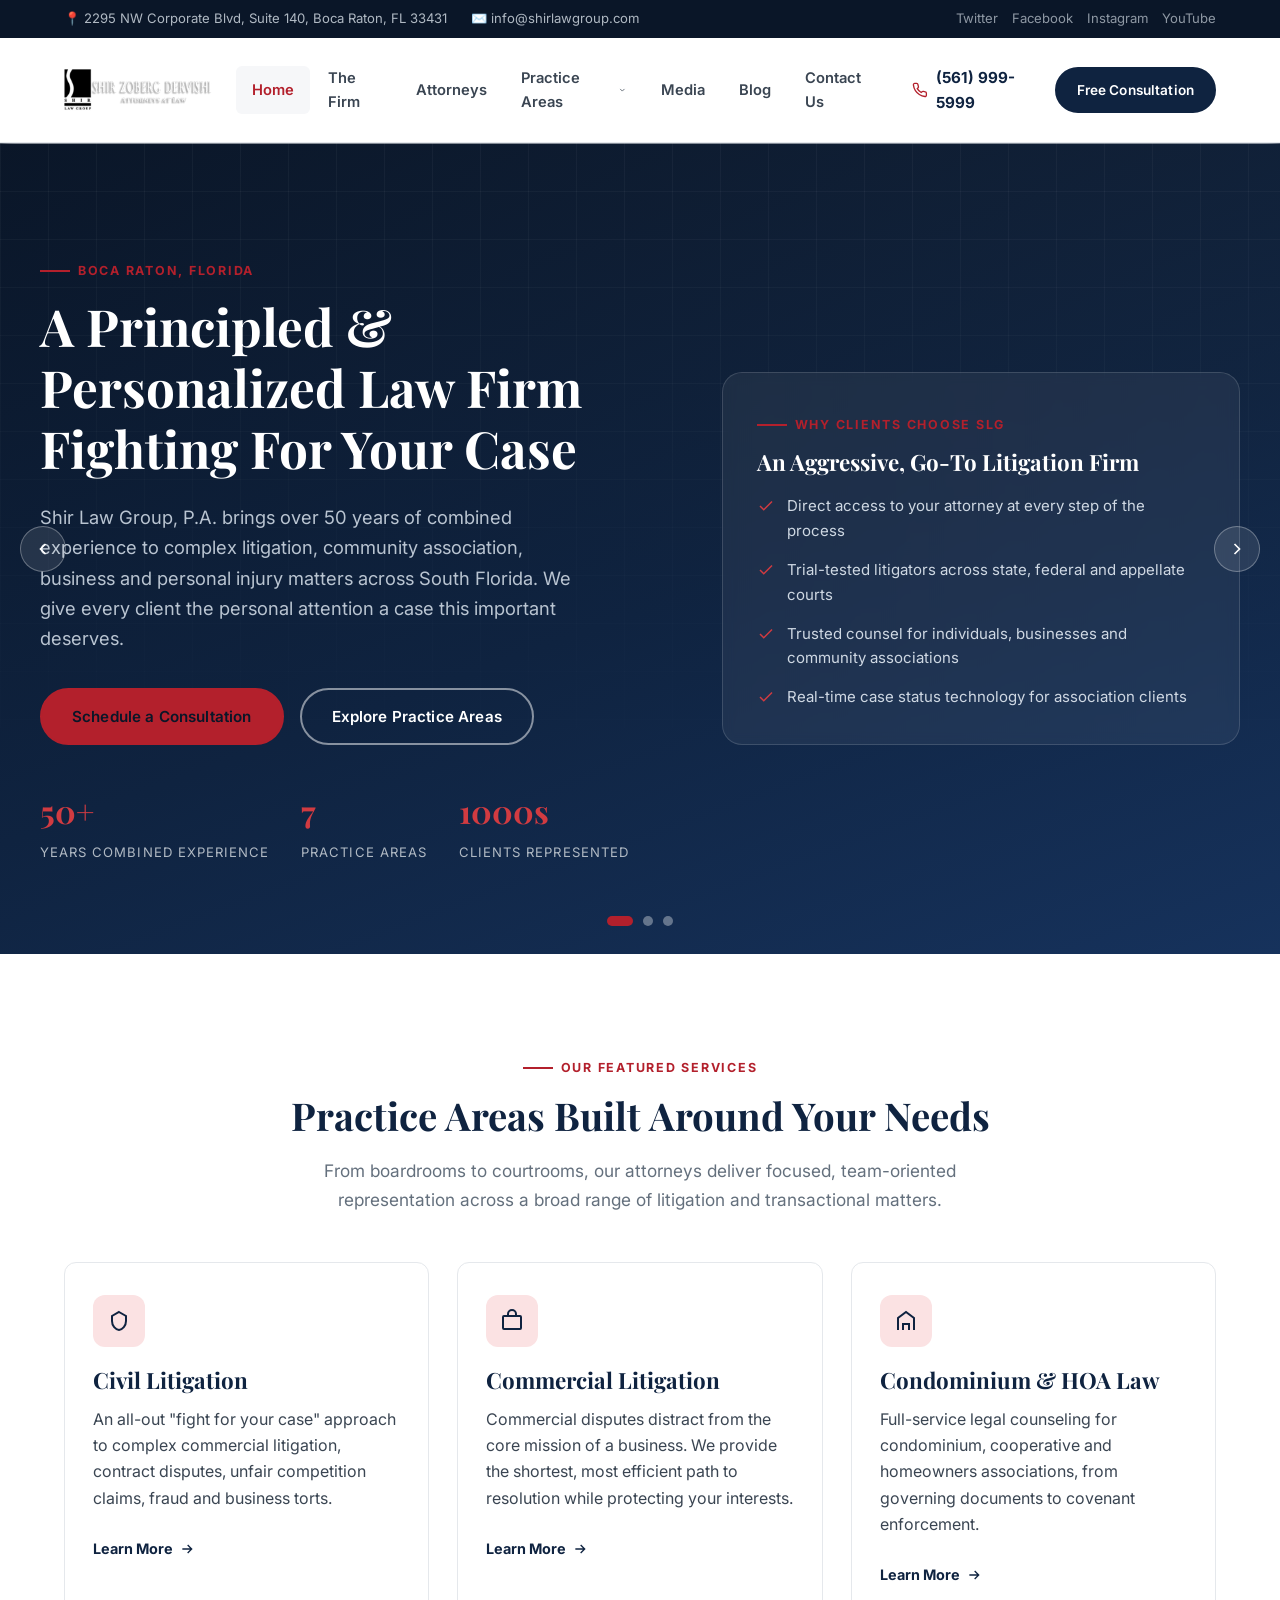
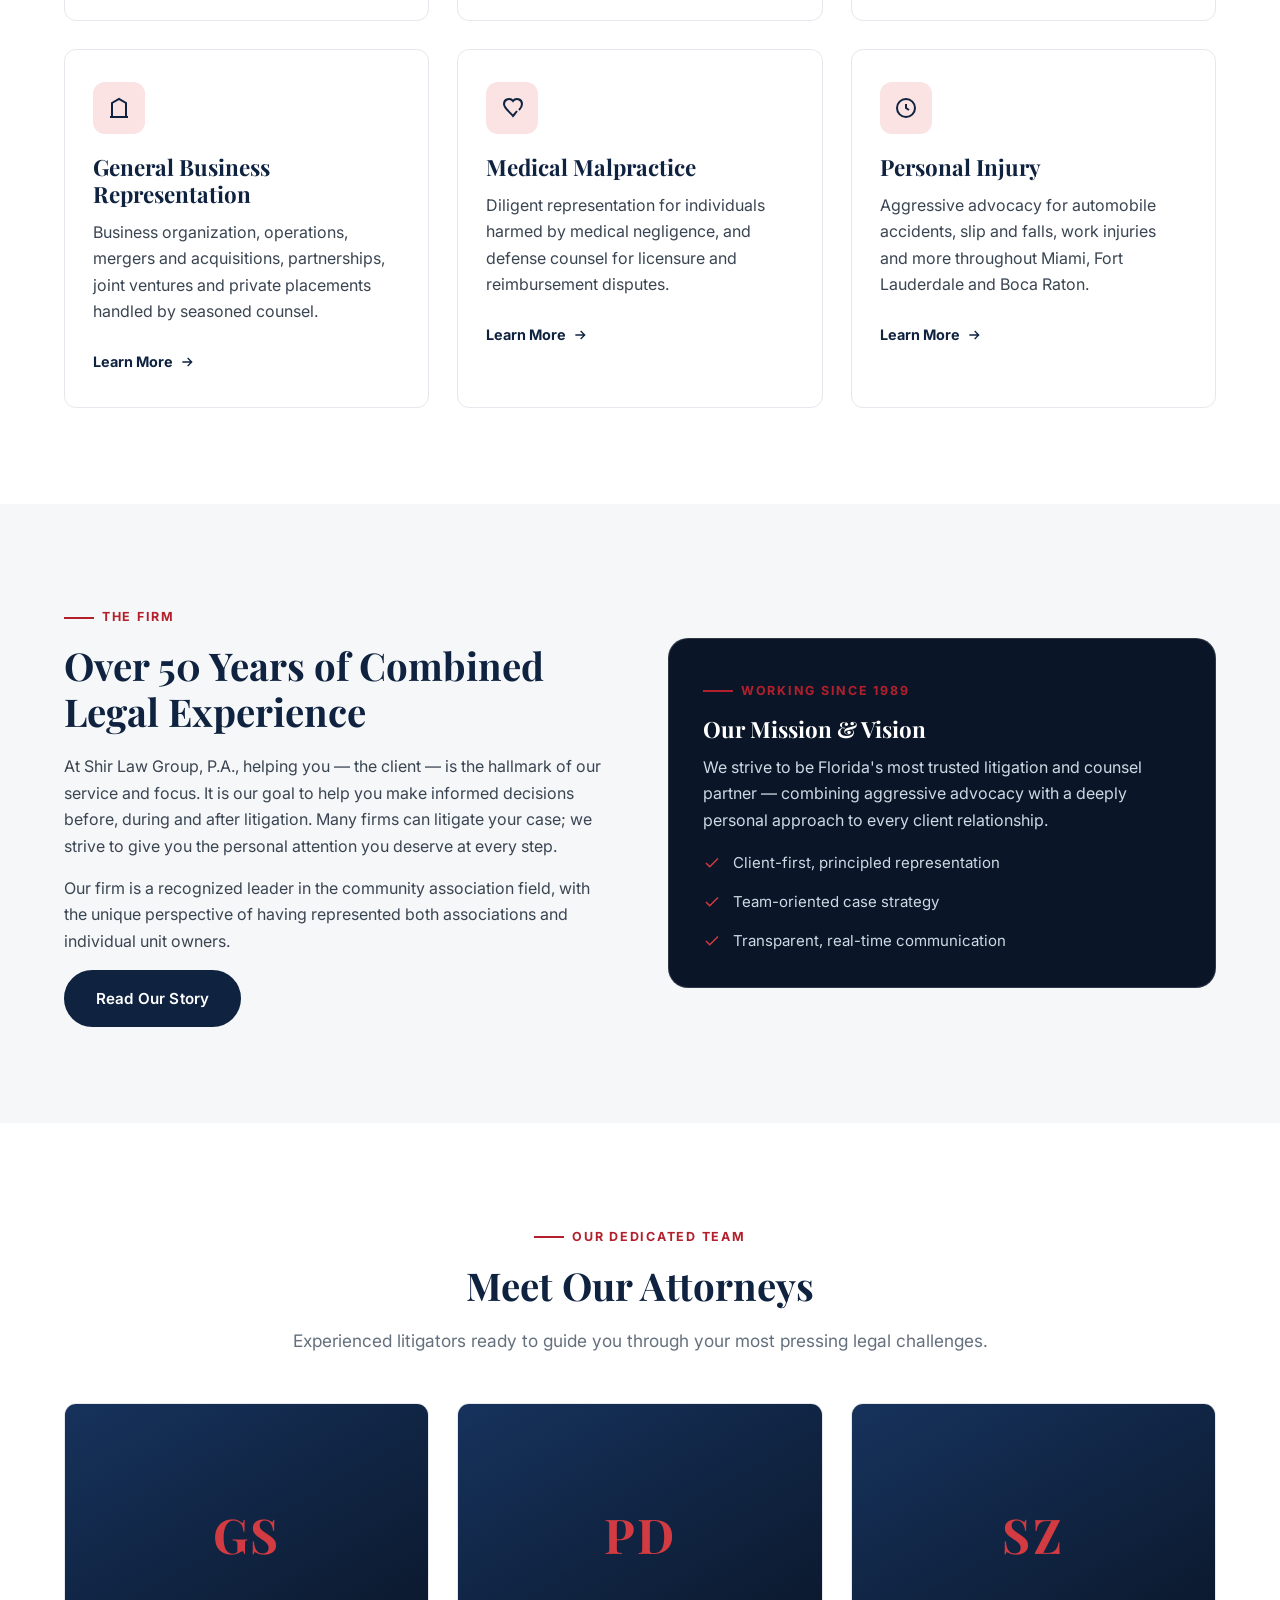
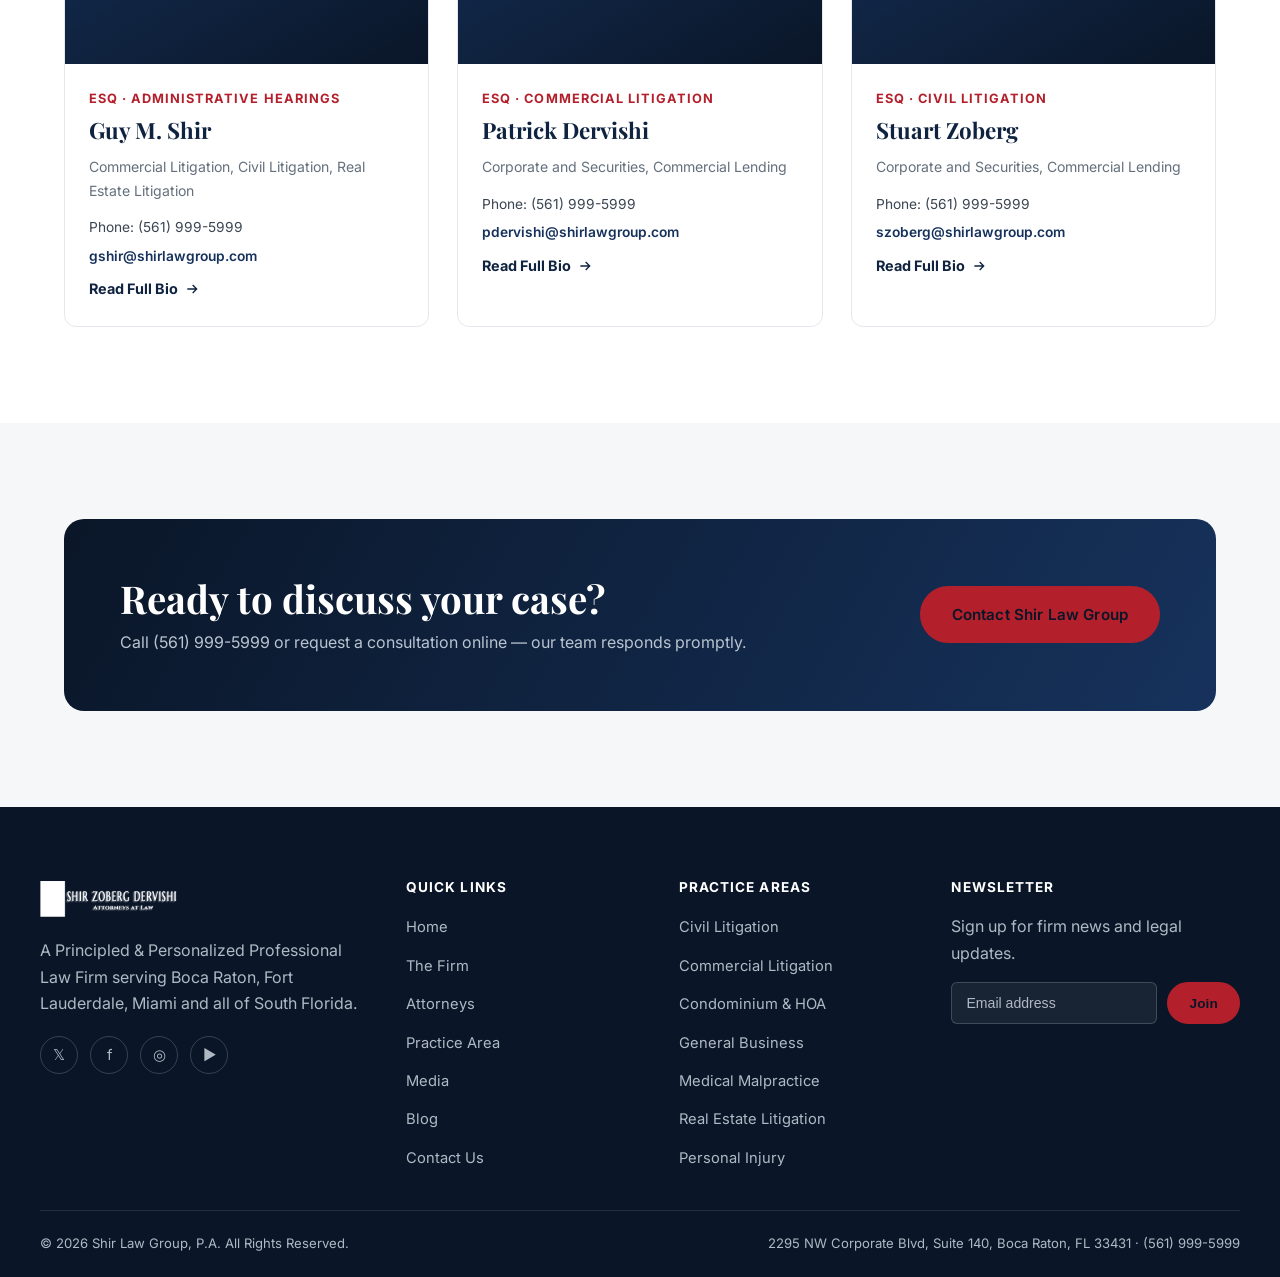
==== index.html @ efe3ae17 "Add logo, favicon, red accent theme, and homepage hero slider" ====
<!doctype html>
<html lang="en">
<head>
<meta charset="UTF-8" />
<meta name="viewport" content="width=device-width, initial-scale=1.0" />
<title>Shir Law Group | Boca Raton Litigation &amp; Business Law Firm</title>
<meta name="description" content="Shir Law Group, P.A. is a Boca Raton law firm delivering aggressive, principled representation in civil litigation, commercial litigation, community association law, real estate, medical malpractice and personal injury matters throughout Florida." />
<link rel="preconnect" href="https://fonts.googleapis.com">
<link rel="preconnect" href="https://fonts.gstatic.com" crossorigin>
<link href="https://fonts.googleapis.com/css2?family=Playfair+Display:wght@600;700;800&family=Inter:wght@400;500;600;700;800&display=swap" rel="stylesheet">
<link rel="stylesheet" href="css/styles.css" />
<link rel="icon" type="image/x-icon" href="favicon.ico">
<link rel="icon" type="image/png" sizes="32x32" href="favicon-32x32.png">
<link rel="icon" type="image/png" sizes="16x16" href="favicon-16x16.png">
<link rel="apple-touch-icon" sizes="180x180" href="apple-touch-icon.png">
</head>
<body>

<div class="topbar">
  <div class="container">
    <div class="topbar-contact">
      <span>📍 2295 NW Corporate Blvd, Suite 140, Boca Raton, FL 33431</span>
      <span>✉️ info@shirlawgroup.com</span>
    </div>
    <div class="topbar-social">
      <a href="https://twitter.com/shirlawgroup" aria-label="Twitter" target="_blank" rel="noopener">Twitter</a>
      <a href="https://www.facebook.com/shirlawgroup" aria-label="Facebook" target="_blank" rel="noopener">Facebook</a>
      <a href="https://www.instagram.com/shirlawgroup" aria-label="Instagram" target="_blank" rel="noopener">Instagram</a>
      <a href="https://www.youtube.com/channel/UC4AxBB0t0kmj9nC0djLXQow" aria-label="YouTube" target="_blank" rel="noopener">YouTube</a>
    </div>
  </div>
</div>

<header class="site-header">
  <div class="nav-wrap container">
    <a href="index.html" class="brand">
      <img src="images/logo/slg_logo-2.png" alt="Shir Law Group" class="brand-logo">
    </a>

    <nav class="main-nav" id="mainNav">
      <ul>
        <li class="active"><a class="nav-link" href="index.html">Home</a></li>
        <li><a class="nav-link" href="the-firm.html">The Firm</a></li>
        <li><a class="nav-link" href="attorneys.html">Attorneys</a></li>
        <li class="has-dropdown">
          <a class="nav-link" href="practice-areas.html">Practice Areas
            <svg class="chevron" viewBox="0 0 24 24" fill="none" stroke="currentColor" stroke-width="2"><path d="M6 9l6 6 6-6"/></svg>
          </a>
          <div class="dropdown">
            <a href="civil-litigation.html"><span class="dot"></span>Civil Litigation</a>
            <a href="commercial-litigation.html"><span class="dot"></span>Commercial Litigation</a>
            <a href="community-association.html"><span class="dot"></span>Condominium &amp; HOA Representation</a>
            <a href="general-business.html"><span class="dot"></span>General Business Representation</a>
            <a href="medical-malpractice.html"><span class="dot"></span>Medical Malpractice</a>
            <a href="real-estate-litigation.html"><span class="dot"></span>Real Estate Litigation</a>
            <a href="personal-injury.html"><span class="dot"></span>Personal Injury</a>
          </div>
        </li>
        <li><a class="nav-link" href="media.html">Media</a></li>
        <li><a class="nav-link" href="blog.html">Blog</a></li>
        <li><a class="nav-link" href="contact.html">Contact Us</a></li>
      </ul>
    </nav>

    <div class="nav-cta">
      <a class="nav-phone" href="tel:5619995999">
        <svg width="18" height="18" viewBox="0 0 24 24" fill="none" stroke="currentColor" stroke-width="2"><path d="M22 16.92v3a2 2 0 0 1-2.18 2 19.79 19.79 0 0 1-8.63-3.07 19.5 19.5 0 0 1-6-6 19.79 19.79 0 0 1-3.07-8.67A2 2 0 0 1 4.11 2h3a2 2 0 0 1 2 1.72c.127.96.361 1.903.7 2.81a2 2 0 0 1-.45 2.11L8.09 9.91a16 16 0 0 0 6 6l1.27-1.27a2 2 0 0 1 2.11-.45c.907.339 1.85.573 2.81.7A2 2 0 0 1 22 16.92z"/></svg>
        <span>(561) 999-5999</span>
      </a>
      <a href="contact.html" class="btn btn-navy btn-sm">Free Consultation</a>
      <button class="nav-toggle" id="navToggle" aria-label="Toggle menu" aria-expanded="false"><span></span></button>
    </div>
  </div>
</header>
<div class="nav-overlay" id="navOverlay"></div>

<main>

  <section class="hero hero-slider">
    <div class="hero-slides">
      <div class="hero-slide is-active" style="background-image:url('images/slider/slide-1.jpg')"></div>
      <div class="hero-slide" style="background-image:url('images/slider/slide-2.jpg')"></div>
      <div class="hero-slide" style="background-image:url('images/slider/slide-3.jpg')"></div>
    </div>
    <button class="hero-arrow prev" aria-label="Previous slide">
      <svg width="20" height="20" viewBox="0 0 24 24" fill="none" stroke="currentColor" stroke-width="2"><path d="M15 18l-6-6 6-6"/></svg>
    </button>
    <button class="hero-arrow next" aria-label="Next slide">
      <svg width="20" height="20" viewBox="0 0 24 24" fill="none" stroke="currentColor" stroke-width="2"><path d="M9 18l6-6-6-6"/></svg>
    </button>
    <div class="hero-dots">
      <button class="hero-dot is-active" aria-label="Slide 1"></button>
      <button class="hero-dot" aria-label="Slide 2"></button>
      <button class="hero-dot" aria-label="Slide 3"></button>
    </div>
    <div class="container hero-grid">
      <div class="reveal is-visible">
        <div class="eyebrow">Boca Raton, Florida</div>
        <h1>A Principled &amp; Personalized Law Firm Fighting For Your Case</h1>
        <p class="lede">Shir Law Group, P.A. brings over 50 years of combined experience to complex litigation, community association, business and personal injury matters across South Florida. We give every client the personal attention a case this important deserves.</p>
        <div class="hero-actions">
          <a href="contact.html" class="btn btn-gold">Schedule a Consultation</a>
          <a href="practice-areas.html" class="btn btn-outline">Explore Practice Areas</a>
        </div>
        <div class="hero-stats">
          <div class="stat"><b>50+</b><span>Years Combined Experience</span></div>
          <div class="stat"><b>7</b><span>Practice Areas</span></div>
          <div class="stat"><b>1000s</b><span>Clients Represented</span></div>
        </div>
      </div>
      <div class="hero-card reveal is-visible">
        <div class="eyebrow">Why Clients Choose SLG</div>
        <h3>An Aggressive, Go-To Litigation Firm</h3>
        <ul>
          <li><svg width="18" height="18" viewBox="0 0 24 24" fill="none" stroke="currentColor" stroke-width="2"><path d="M20 6L9 17l-5-5"/></svg> Direct access to your attorney at every step of the process</li>
          <li><svg width="18" height="18" viewBox="0 0 24 24" fill="none" stroke="currentColor" stroke-width="2"><path d="M20 6L9 17l-5-5"/></svg> Trial-tested litigators across state, federal and appellate courts</li>
          <li><svg width="18" height="18" viewBox="0 0 24 24" fill="none" stroke="currentColor" stroke-width="2"><path d="M20 6L9 17l-5-5"/></svg> Trusted counsel for individuals, businesses and community associations</li>
          <li><svg width="18" height="18" viewBox="0 0 24 24" fill="none" stroke="currentColor" stroke-width="2"><path d="M20 6L9 17l-5-5"/></svg> Real-time case status technology for association clients</li>
        </ul>
      </div>
    </div>
  </section>

  <section class="section">
    <div class="container">
      <div class="section-head reveal">
        <div class="eyebrow" style="justify-content:center">Our Featured Services</div>
        <h2>Practice Areas Built Around Your Needs</h2>
        <p>From boardrooms to courtrooms, our attorneys deliver focused, team-oriented representation across a broad range of litigation and transactional matters.</p>
      </div>
      <div class="grid grid-3">
        <div class="card reveal">
          <div class="card-icon"><svg width="24" height="24" viewBox="0 0 24 24" fill="none" stroke="currentColor" stroke-width="2"><path d="M12 3l7 4v5c0 5-3.5 8.5-7 9-3.5-.5-7-4-7-9V7l7-4z"/></svg></div>
          <h3>Civil Litigation</h3>
          <p>An all-out "fight for your case" approach to complex commercial litigation, contract disputes, unfair competition claims, fraud and business torts.</p>
          <a class="card-link" href="civil-litigation.html">Learn More <svg width="16" height="16" viewBox="0 0 24 24" fill="none" stroke="currentColor" stroke-width="2"><path d="M5 12h14M13 6l6 6-6 6"/></svg></a>
        </div>
        <div class="card reveal">
          <div class="card-icon"><svg width="24" height="24" viewBox="0 0 24 24" fill="none" stroke="currentColor" stroke-width="2"><rect x="3" y="7" width="18" height="13" rx="1"/><path d="M8 7V5a4 4 0 0 1 8 0v2"/></svg></div>
          <h3>Commercial Litigation</h3>
          <p>Commercial disputes distract from the core mission of a business. We provide the shortest, most efficient path to resolution while protecting your interests.</p>
          <a class="card-link" href="commercial-litigation.html">Learn More <svg width="16" height="16" viewBox="0 0 24 24" fill="none" stroke="currentColor" stroke-width="2"><path d="M5 12h14M13 6l6 6-6 6"/></svg></a>
        </div>
        <div class="card reveal">
          <div class="card-icon"><svg width="24" height="24" viewBox="0 0 24 24" fill="none" stroke="currentColor" stroke-width="2"><path d="M4 21V9l8-6 8 6v12"/><path d="M9 21v-6h6v6"/></svg></div>
          <h3>Condominium &amp; HOA Law</h3>
          <p>Full-service legal counseling for condominium, cooperative and homeowners associations, from governing documents to covenant enforcement.</p>
          <a class="card-link" href="community-association.html">Learn More <svg width="16" height="16" viewBox="0 0 24 24" fill="none" stroke="currentColor" stroke-width="2"><path d="M5 12h14M13 6l6 6-6 6"/></svg></a>
        </div>
        <div class="card reveal">
          <div class="card-icon"><svg width="24" height="24" viewBox="0 0 24 24" fill="none" stroke="currentColor" stroke-width="2"><path d="M3 21h18M5 21V7l7-4 7 4v14M9 9h.01M15 9h.01M9 13h.01M15 13h.01"/></svg></div>
          <h3>General Business Representation</h3>
          <p>Business organization, operations, mergers and acquisitions, partnerships, joint ventures and private placements handled by seasoned counsel.</p>
          <a class="card-link" href="general-business.html">Learn More <svg width="16" height="16" viewBox="0 0 24 24" fill="none" stroke="currentColor" stroke-width="2"><path d="M5 12h14M13 6l6 6-6 6"/></svg></a>
        </div>
        <div class="card reveal">
          <div class="card-icon"><svg width="24" height="24" viewBox="0 0 24 24" fill="none" stroke="currentColor" stroke-width="2"><path d="M19 14c1.5-1.5 3-3.5 3-6a5 5 0 0 0-9-3 5 5 0 0 0-9 3c0 4.5 6 8 9 12 1.5-2 3-3.5 4-5"/></svg></div>
          <h3>Medical Malpractice</h3>
          <p>Diligent representation for individuals harmed by medical negligence, and defense counsel for licensure and reimbursement disputes.</p>
          <a class="card-link" href="medical-malpractice.html">Learn More <svg width="16" height="16" viewBox="0 0 24 24" fill="none" stroke="currentColor" stroke-width="2"><path d="M5 12h14M13 6l6 6-6 6"/></svg></a>
        </div>
        <div class="card reveal">
          <div class="card-icon"><svg width="24" height="24" viewBox="0 0 24 24" fill="none" stroke="currentColor" stroke-width="2"><circle cx="12" cy="12" r="9"/><path d="M12 8v4l3 2"/></svg></div>
          <h3>Personal Injury</h3>
          <p>Aggressive advocacy for automobile accidents, slip and falls, work injuries and more throughout Miami, Fort Lauderdale and Boca Raton.</p>
          <a class="card-link" href="personal-injury.html">Learn More <svg width="16" height="16" viewBox="0 0 24 24" fill="none" stroke="currentColor" stroke-width="2"><path d="M5 12h14M13 6l6 6-6 6"/></svg></a>
        </div>
      </div>
    </div>
  </section>

  <section class="section bg-soft">
    <div class="container">
      <div class="grid grid-2" style="align-items:center;gap:56px;">
        <div class="reveal">
          <div class="eyebrow">The Firm</div>
          <h2>Over 50 Years of Combined Legal Experience</h2>
          <p>At Shir Law Group, P.A., helping you — the client — is the hallmark of our service and focus. It is our goal to help you make informed decisions before, during and after litigation. Many firms can litigate your case; we strive to give you the personal attention you deserve at every step.</p>
          <p>Our firm is a recognized leader in the community association field, with the unique perspective of having represented both associations and individual unit owners.</p>
          <a href="the-firm.html" class="btn btn-navy">Read Our Story</a>
        </div>
        <div class="hero-card reveal" style="background:var(--navy-950);">
          <div class="eyebrow">Working Since 1989</div>
          <h3>Our Mission &amp; Vision</h3>
          <p style="color:#cfd8e3;">We strive to be Florida's most trusted litigation and counsel partner — combining aggressive advocacy with a deeply personal approach to every client relationship.</p>
          <ul>
            <li><svg width="18" height="18" viewBox="0 0 24 24" fill="none" stroke="currentColor" stroke-width="2"><path d="M20 6L9 17l-5-5"/></svg> Client-first, principled representation</li>
            <li><svg width="18" height="18" viewBox="0 0 24 24" fill="none" stroke="currentColor" stroke-width="2"><path d="M20 6L9 17l-5-5"/></svg> Team-oriented case strategy</li>
            <li><svg width="18" height="18" viewBox="0 0 24 24" fill="none" stroke="currentColor" stroke-width="2"><path d="M20 6L9 17l-5-5"/></svg> Transparent, real-time communication</li>
          </ul>
        </div>
      </div>
    </div>
  </section>

  <section class="section">
    <div class="container">
      <div class="section-head reveal">
        <div class="eyebrow" style="justify-content:center">Our Dedicated Team</div>
        <h2>Meet Our Attorneys</h2>
        <p>Experienced litigators ready to guide you through your most pressing legal challenges.</p>
      </div>
      <div class="grid grid-3">
        <div class="attorney-card reveal">
          <div class="attorney-photo">GS</div>
          <div class="attorney-body">
            <div class="role">ESQ &middot; Administrative Hearings</div>
            <h3>Guy M. Shir</h3>
            <div class="field">Commercial Litigation, Civil Litigation, Real Estate Litigation</div>
            <div class="contact-row">
              <span>Phone: (561) 999-5999</span>
              <a href="mailto:gshir@shirlawgroup.com">gshir@shirlawgroup.com</a>
            </div>
            <a class="card-link" href="attorneys.html#guy-m-shir">Read Full Bio <svg width="16" height="16" viewBox="0 0 24 24" fill="none" stroke="currentColor" stroke-width="2"><path d="M5 12h14M13 6l6 6-6 6"/></svg></a>
          </div>
        </div>
        <div class="attorney-card reveal">
          <div class="attorney-photo">PD</div>
          <div class="attorney-body">
            <div class="role">ESQ &middot; Commercial Litigation</div>
            <h3>Patrick Dervishi</h3>
            <div class="field">Corporate and Securities, Commercial Lending</div>
            <div class="contact-row">
              <span>Phone: (561) 999-5999</span>
              <a href="mailto:pdervishi@shirlawgroup.com">pdervishi@shirlawgroup.com</a>
            </div>
            <a class="card-link" href="attorneys.html#patrick-dervishi">Read Full Bio <svg width="16" height="16" viewBox="0 0 24 24" fill="none" stroke="currentColor" stroke-width="2"><path d="M5 12h14M13 6l6 6-6 6"/></svg></a>
          </div>
        </div>
        <div class="attorney-card reveal">
          <div class="attorney-photo">SZ</div>
          <div class="attorney-body">
            <div class="role">ESQ &middot; Civil Litigation</div>
            <h3>Stuart Zoberg</h3>
            <div class="field">Corporate and Securities, Commercial Lending</div>
            <div class="contact-row">
              <span>Phone: (561) 999-5999</span>
              <a href="mailto:szoberg@shirlawgroup.com">szoberg@shirlawgroup.com</a>
            </div>
            <a class="card-link" href="attorneys.html#stuart-zoberg">Read Full Bio <svg width="16" height="16" viewBox="0 0 24 24" fill="none" stroke="currentColor" stroke-width="2"><path d="M5 12h14M13 6l6 6-6 6"/></svg></a>
          </div>
        </div>
      </div>
    </div>
  </section>

  <section class="section bg-soft">
    <div class="container">
      <div class="cta-band reveal">
        <div>
          <h2>Ready to discuss your case?</h2>
          <p>Call (561) 999-5999 or request a consultation online — our team responds promptly.</p>
        </div>
        <a href="contact.html" class="btn btn-gold">Contact Shir Law Group</a>
      </div>
    </div>
  </section>

</main>

<footer class="site-footer">
  <div class="container footer-top">
    <div class="footer-col">
      <div class="footer-brand"><img src="images/logo/slg_logo-2.png" alt="Shir Law Group" class="brand-logo brand-logo-invert"></div>
      <p>A Principled &amp; Personalized Professional Law Firm serving Boca Raton, Fort Lauderdale, Miami and all of South Florida.</p>
      <div class="footer-social">
        <a href="https://twitter.com/shirlawgroup" aria-label="Twitter" target="_blank" rel="noopener">𝕏</a>
        <a href="https://www.facebook.com/shirlawgroup" aria-label="Facebook" target="_blank" rel="noopener">f</a>
        <a href="https://www.instagram.com/shirlawgroup" aria-label="Instagram" target="_blank" rel="noopener">◎</a>
        <a href="https://www.youtube.com/channel/UC4AxBB0t0kmj9nC0djLXQow" aria-label="YouTube" target="_blank" rel="noopener">▶</a>
      </div>
    </div>
    <div class="footer-col">
      <h4>Quick Links</h4>
      <ul>
        <li><a href="index.html">Home</a></li>
        <li><a href="the-firm.html">The Firm</a></li>
        <li><a href="attorneys.html">Attorneys</a></li>
        <li><a href="practice-areas.html">Practice Area</a></li>
        <li><a href="media.html">Media</a></li>
        <li><a href="blog.html">Blog</a></li>
        <li><a href="contact.html">Contact Us</a></li>
      </ul>
    </div>
    <div class="footer-col">
      <h4>Practice Areas</h4>
      <ul>
        <li><a href="civil-litigation.html">Civil Litigation</a></li>
        <li><a href="commercial-litigation.html">Commercial Litigation</a></li>
        <li><a href="community-association.html">Condominium &amp; HOA</a></li>
        <li><a href="general-business.html">General Business</a></li>
        <li><a href="medical-malpractice.html">Medical Malpractice</a></li>
        <li><a href="real-estate-litigation.html">Real Estate Litigation</a></li>
        <li><a href="personal-injury.html">Personal Injury</a></li>
      </ul>
    </div>
    <div class="footer-col">
      <h4>Newsletter</h4>
      <p>Sign up for firm news and legal updates.</p>
      <form class="newsletter-form" data-demo-form>
        <input type="email" placeholder="Email address" required />
        <button class="btn btn-gold btn-sm" type="submit">Join</button>
      </form>
      <div class="form-success" style="margin-top:12px;">Thanks for subscribing!</div>
    </div>
  </div>
  <div class="container footer-bottom">
    <span>&copy; 2026 Shir Law Group, P.A. All Rights Reserved.</span>
    <span>2295 NW Corporate Blvd, Suite 140, Boca Raton, FL 33431 &middot; (561) 999-5999</span>
  </div>
</footer>

<script src="js/main.js"></script>
</body>
</html>
---- css/styles.css ----
/* ==========================================================================
   Shir Law Group — Design System
   ========================================================================== */

:root {
  --navy-950: #0a1628;
  --navy-900: #0f2340;
  --navy-800: #16325c;
  --navy-700: #1e4272;
  /* brand accent: red (matches firm logo/original site) */
  --gold-500: #b3202c;
  --gold-400: #d13b41;
  --gold-100: #fbe2e3;
  --ink-900: #101820;
  --ink-700: #3a4552;
  --ink-500: #64707d;
  --ink-300: #b0b9c3;
  --paper: #ffffff;
  --paper-soft: #f6f7f9;
  --paper-line: #e5e8ec;
  --danger: #b3261e;
  --success: #1f7a4d;

  --font-display: "Playfair Display", Georgia, serif;
  --font-body: "Inter", -apple-system, BlinkMacSystemFont, "Segoe UI", sans-serif;

  --container: 1200px;
  --radius-sm: 6px;
  --radius-md: 12px;
  --radius-lg: 20px;
  --shadow-sm: 0 2px 8px rgba(10, 22, 40, 0.08);
  --shadow-md: 0 12px 32px rgba(10, 22, 40, 0.12);
  --shadow-lg: 0 24px 64px rgba(10, 22, 40, 0.18);
  --transition: 0.25s ease;
}

* { box-sizing: border-box; }
html { scroll-behavior: smooth; }

body {
  margin: 0;
  font-family: var(--font-body);
  color: var(--ink-700);
  background: var(--paper);
  line-height: 1.65;
  -webkit-font-smoothing: antialiased;
}

img { max-width: 100%; display: block; }
a { color: inherit; text-decoration: none; }
ul { list-style: none; margin: 0; padding: 0; }

h1, h2, h3, h4, h5 {
  font-family: var(--font-display);
  color: var(--navy-900);
  line-height: 1.2;
  margin: 0 0 0.5em;
  font-weight: 700;
}

h1 { font-size: clamp(2.2rem, 4vw, 3.6rem); }
h2 { font-size: clamp(1.8rem, 3vw, 2.6rem); }
h3 { font-size: 1.4rem; }
p { margin: 0 0 1em; }

.container {
  max-width: var(--container);
  margin: 0 auto;
  padding: 0 24px;
}

.eyebrow {
  display: inline-flex;
  align-items: center;
  gap: 8px;
  font-family: var(--font-body);
  font-size: 0.78rem;
  font-weight: 700;
  letter-spacing: 0.14em;
  text-transform: uppercase;
  color: var(--gold-500);
  margin-bottom: 14px;
}
.eyebrow::before {
  content: "";
  width: 30px;
  height: 2px;
  background: var(--gold-500);
  display: inline-block;
}

.section { padding: 96px 0; }
.section-sm { padding: 64px 0; }
.section-tight { padding: 48px 0; }
.bg-soft { background: var(--paper-soft); }
.bg-navy { background: linear-gradient(160deg, var(--navy-950), var(--navy-800)); color: #dfe6ee; }
.bg-navy h1, .bg-navy h2, .bg-navy h3 { color: #fff; }
.bg-navy .eyebrow { color: var(--gold-400); }

.section-head { max-width: 720px; margin: 0 auto 48px; text-align: center; }
.section-head p { color: var(--ink-500); font-size: 1.08rem; }

.center { text-align: center; }

/* Buttons */
.btn {
  display: inline-flex;
  align-items: center;
  justify-content: center;
  gap: 10px;
  padding: 14px 30px;
  border-radius: 999px;
  font-weight: 600;
  font-size: 0.95rem;
  letter-spacing: 0.01em;
  cursor: pointer;
  border: 2px solid transparent;
  transition: all var(--transition);
  white-space: nowrap;
}
.btn-gold {
  background: var(--gold-500);
  color: var(--navy-950);
  border-color: var(--gold-500);
}
.btn-gold:hover { background: var(--gold-400); border-color: var(--gold-400); transform: translateY(-2px); box-shadow: var(--shadow-md); }
.btn-outline {
  background: transparent;
  color: #fff;
  border-color: rgba(255,255,255,0.5);
}
.btn-outline:hover { background: rgba(255,255,255,0.1); border-color: #fff; }
.btn-navy {
  background: var(--navy-900);
  color: #fff;
  border-color: var(--navy-900);
}
.btn-navy:hover { background: var(--navy-800); transform: translateY(-2px); box-shadow: var(--shadow-md); }
.btn-block { width: 100%; }
.btn-sm { padding: 10px 20px; font-size: 0.85rem; }

/* ==========================================================================
   Header / Navigation
   ========================================================================== */
.topbar {
  background: var(--navy-950);
  color: var(--ink-300);
  font-size: 0.82rem;
}
.topbar .container {
  display: flex;
  align-items: center;
  justify-content: space-between;
  padding-top: 8px;
  padding-bottom: 8px;
}
.topbar a { color: var(--ink-300); }
.topbar .topbar-contact { display: flex; gap: 24px; align-items: center; flex-wrap: wrap; }
.topbar .topbar-contact span { display: inline-flex; align-items: center; gap: 6px; }
.topbar-social { display: flex; gap: 14px; }
.topbar-social a { opacity: 0.8; transition: opacity var(--transition); }
.topbar-social a:hover { opacity: 1; color: var(--gold-400); }

.site-header {
  position: sticky;
  top: 0;
  z-index: 500;
  background: rgba(255,255,255,0.97);
  backdrop-filter: blur(8px);
  border-bottom: 1px solid var(--paper-line);
  transition: box-shadow var(--transition);
}
.site-header.is-scrolled { box-shadow: var(--shadow-sm); }

.nav-wrap {
  display: flex;
  align-items: center;
  justify-content: space-between;
  padding: 16px 24px;
  gap: 24px;
}

.brand {
  display: flex;
  align-items: center;
  gap: 12px;
  font-family: var(--font-display);
  font-weight: 700;
  font-size: 1.35rem;
  color: var(--navy-900);
}
.brand-mark {
  width: 44px;
  height: 44px;
  border-radius: 10px;
  background: linear-gradient(140deg, var(--navy-900), var(--navy-700));
  color: var(--gold-400);
  display: flex;
  align-items: center;
  justify-content: center;
  font-size: 1.2rem;
  font-weight: 800;
  flex-shrink: 0;
}
.brand small {
  display: block;
  font-family: var(--font-body);
  font-size: 0.62rem;
  font-weight: 600;
  letter-spacing: 0.14em;
  color: var(--gold-500);
  text-transform: uppercase;
}
.brand-logo { height: 46px; width: auto; display: block; }
.footer-brand .brand-logo { height: 40px; }
.brand-logo-invert { filter: brightness(0) invert(1); }

.main-nav { display: flex; align-items: center; gap: 4px; }
.main-nav > ul { display: flex; align-items: center; gap: 2px; }
.main-nav a.nav-link {
  display: flex;
  align-items: center;
  gap: 6px;
  padding: 12px 16px;
  font-weight: 600;
  font-size: 0.92rem;
  color: var(--ink-700);
  border-radius: var(--radius-sm);
  transition: all var(--transition);
}
.main-nav a.nav-link:hover, .main-nav li.active > a.nav-link { color: var(--navy-900); background: var(--paper-soft); }
.main-nav li.active > a.nav-link { color: var(--gold-500); }

.has-dropdown { position: relative; }
.chevron { width: 10px; height: 10px; transition: transform var(--transition); }
.has-dropdown:hover .chevron, .has-dropdown.open .chevron { transform: rotate(180deg); }

.dropdown {
  position: absolute;
  top: calc(100% + 8px);
  left: 0;
  min-width: 320px;
  background: #fff;
  border-radius: var(--radius-md);
  box-shadow: var(--shadow-lg);
  border: 1px solid var(--paper-line);
  padding: 10px;
  opacity: 0;
  visibility: hidden;
  transform: translateY(8px);
  transition: all var(--transition);
}
.has-dropdown:hover .dropdown,
.has-dropdown.open .dropdown {
  opacity: 1;
  visibility: visible;
  transform: translateY(0);
}
.dropdown a {
  display: flex;
  align-items: center;
  gap: 10px;
  padding: 11px 14px;
  border-radius: var(--radius-sm);
  font-size: 0.9rem;
  font-weight: 500;
  color: var(--ink-700);
}
.dropdown a:hover { background: var(--paper-soft); color: var(--navy-900); }
.dropdown a .dot { width: 6px; height: 6px; border-radius: 50%; background: var(--gold-500); flex-shrink: 0; }

.nav-cta { display: flex; align-items: center; gap: 16px; }
.nav-phone { display: flex; align-items: center; gap: 8px; font-weight: 700; color: var(--navy-900); font-size: 0.95rem; }
.nav-phone svg { color: var(--gold-500); }

.nav-toggle {
  display: none;
  width: 44px;
  height: 44px;
  border-radius: var(--radius-sm);
  border: 1px solid var(--paper-line);
  background: #fff;
  align-items: center;
  justify-content: center;
  cursor: pointer;
}
.nav-toggle span, .nav-toggle span::before, .nav-toggle span::after {
  content: "";
  display: block;
  width: 20px;
  height: 2px;
  background: var(--navy-900);
  position: relative;
  transition: all var(--transition);
}
.nav-toggle span::before { position: absolute; top: -6px; }
.nav-toggle span::after { position: absolute; top: 6px; }

/* ==========================================================================
   Hero
   ========================================================================== */
.hero {
  position: relative;
  background: radial-gradient(1200px 600px at 85% -10%, rgba(198,161,91,0.18), transparent),
              linear-gradient(160deg, var(--navy-950) 0%, var(--navy-900) 55%, var(--navy-800) 100%);
  color: #dfe6ee;
  overflow: hidden;
}
.hero::after {
  content: "";
  position: absolute;
  inset: 0;
  background-image: linear-gradient(rgba(255,255,255,0.04) 1px, transparent 1px),
                    linear-gradient(90deg, rgba(255,255,255,0.04) 1px, transparent 1px);
  background-size: 48px 48px;
  mask-image: linear-gradient(to bottom, black, transparent 85%);
  pointer-events: none;
}
.hero-grid {
  position: relative;
  z-index: 2;
  display: grid;
  grid-template-columns: 1.1fr 0.9fr;
  gap: 48px;
  align-items: center;
  padding: 110px 0 90px;
}

/* Hero slider */
.hero-slider { overflow: hidden; }
.hero-slides { position: absolute; inset: 0; z-index: 0; }
.hero-slide {
  position: absolute;
  inset: 0;
  background-size: cover;
  background-position: center;
  opacity: 0;
  transition: opacity 1.4s ease;
}
.hero-slide.is-active { opacity: 1; }
.hero-slides::after {
  content: "";
  position: absolute;
  inset: 0;
  background: linear-gradient(160deg, rgba(10,22,40,0.92) 0%, rgba(15,35,64,0.86) 55%, rgba(22,50,92,0.82) 100%);
}
.hero-dots {
  position: absolute;
  z-index: 3;
  bottom: 28px;
  left: 50%;
  transform: translateX(-50%);
  display: flex;
  gap: 10px;
}
.hero-dot {
  width: 10px;
  height: 10px;
  border-radius: 50%;
  background: rgba(255,255,255,0.35);
  border: none;
  cursor: pointer;
  padding: 0;
  transition: all var(--transition);
}
.hero-dot.is-active { background: var(--gold-500); width: 26px; border-radius: 6px; }
.hero-arrow {
  position: absolute;
  z-index: 3;
  top: 50%;
  transform: translateY(-50%);
  width: 46px;
  height: 46px;
  border-radius: 50%;
  background: rgba(255,255,255,0.1);
  border: 1px solid rgba(255,255,255,0.3);
  color: #fff;
  display: flex;
  align-items: center;
  justify-content: center;
  cursor: pointer;
  transition: all var(--transition);
}
.hero-arrow:hover { background: var(--gold-500); border-color: var(--gold-500); }
.hero-arrow.prev { left: 20px; }
.hero-arrow.next { right: 20px; }
@media (max-width: 640px) { .hero-arrow { display: none; } }
.hero h1 { color: #fff; margin-bottom: 22px; }
.hero .lede { font-size: 1.15rem; color: #b9c4d1; max-width: 560px; margin-bottom: 34px; }
.hero-actions { display: flex; gap: 16px; flex-wrap: wrap; margin-bottom: 40px; }
.hero-stats { display: flex; gap: 32px; flex-wrap: wrap; }
.hero-stats .stat b { display: block; font-family: var(--font-display); font-size: 2rem; color: var(--gold-400); }
.hero-stats .stat span { font-size: 0.82rem; color: var(--ink-300); text-transform: uppercase; letter-spacing: 0.08em; }

.hero-card {
  background: rgba(255,255,255,0.06);
  border: 1px solid rgba(255,255,255,0.14);
  border-radius: var(--radius-lg);
  padding: 34px;
  backdrop-filter: blur(6px);
}
.hero-card h3 { color: #fff; }
.hero-card ul { display: grid; gap: 14px; margin-top: 18px; }
.hero-card ul li { display: flex; gap: 12px; align-items: flex-start; font-size: 0.94rem; color: #cfd8e3; }
.hero-card ul li svg { color: var(--gold-400); flex-shrink: 0; margin-top: 3px; }

.page-hero {
  background: linear-gradient(160deg, var(--navy-950), var(--navy-800));
  color: #fff;
  padding: 72px 0 56px;
  position: relative;
}
.page-hero h1, .page-hero h2, .page-hero h3 { color: #fff; }
.page-hero .eyebrow { color: var(--gold-400); }
.breadcrumbs { display: flex; gap: 8px; align-items: center; font-size: 0.85rem; color: var(--ink-300); margin-bottom: 18px; }
.breadcrumbs a:hover { color: var(--gold-400); }
.page-hero p { color: #b9c4d1; max-width: 640px; font-size: 1.05rem; }

/* ==========================================================================
   Cards / Grids
   ========================================================================== */
.grid { display: grid; gap: 28px; }
.grid-3 { grid-template-columns: repeat(3, 1fr); }
.grid-2 { grid-template-columns: repeat(2, 1fr); }
.grid-4 { grid-template-columns: repeat(4, 1fr); }

.card {
  background: #fff;
  border: 1px solid var(--paper-line);
  border-radius: var(--radius-md);
  padding: 32px 28px;
  transition: all var(--transition);
}
.card:hover { transform: translateY(-6px); box-shadow: var(--shadow-md); border-color: transparent; }
.card-icon {
  width: 52px;
  height: 52px;
  border-radius: 12px;
  background: var(--gold-100);
  color: var(--navy-900);
  display: flex;
  align-items: center;
  justify-content: center;
  margin-bottom: 20px;
}
.card-link { display: inline-flex; align-items: center; gap: 6px; font-weight: 700; color: var(--navy-900); margin-top: 10px; font-size: 0.9rem; }
.card-link svg { transition: transform var(--transition); }
.card:hover .card-link svg { transform: translateX(4px); }

.practice-card {
  display: block;
  background: #fff;
  border: 1px solid var(--paper-line);
  border-radius: var(--radius-md);
  padding: 30px;
  transition: all var(--transition);
  height: 100%;
}
.practice-card:hover { border-color: var(--gold-500); box-shadow: var(--shadow-md); transform: translateY(-4px); }
.practice-card .num { font-family: var(--font-display); font-size: 0.85rem; color: var(--gold-500); font-weight: 700; }

.attorney-card {
  background: #fff;
  border: 1px solid var(--paper-line);
  border-radius: var(--radius-md);
  overflow: hidden;
  transition: all var(--transition);
}
.attorney-card:hover { box-shadow: var(--shadow-md); transform: translateY(-6px); }
.attorney-photo {
  height: 260px;
  background: linear-gradient(150deg, var(--navy-800), var(--navy-950));
  display: flex;
  align-items: center;
  justify-content: center;
  color: var(--gold-400);
  font-family: var(--font-display);
  font-size: 3rem;
  font-weight: 700;
  letter-spacing: 0.05em;
}
.attorney-body { padding: 24px; }
.attorney-body .role { color: var(--gold-500); font-weight: 700; font-size: 0.8rem; text-transform: uppercase; letter-spacing: 0.08em; margin-bottom: 8px; }
.attorney-body .field { font-size: 0.88rem; color: var(--ink-500); margin-bottom: 4px; }
.attorney-body .contact-row { margin-top: 14px; display: grid; gap: 6px; font-size: 0.86rem; }
.attorney-body .contact-row a { color: var(--navy-800); font-weight: 600; }

/* Bio detail (accordion-style, in-page anchors) */
.bio-detail {
  border-top: 1px solid var(--paper-line);
  padding: 56px 0;
}
.bio-detail:first-of-type { border-top: none; }
.bio-detail .grid-2 { align-items: start; }

/* Team small band on home */
.team-strip { display: flex; gap: 24px; overflow-x: auto; padding-bottom: 8px; }

/* Contact / info blocks */
.info-list { display: grid; gap: 22px; margin-top: 8px; }
.info-item { display: flex; gap: 16px; }
.info-item .ico {
  width: 46px; height: 46px; border-radius: 10px;
  background: var(--gold-100); color: var(--navy-900);
  display: flex; align-items: center; justify-content: center; flex-shrink: 0;
}
.info-item h4 { margin-bottom: 4px; font-size: 1rem; }
.info-item p { margin: 0; color: var(--ink-500); font-size: 0.94rem; }

/* Forms */
.form-field { margin-bottom: 18px; }
.form-field label { display: block; font-size: 0.85rem; font-weight: 600; color: var(--navy-900); margin-bottom: 6px; }
.form-field input, .form-field textarea, .form-field select {
  width: 100%;
  padding: 13px 16px;
  border-radius: var(--radius-sm);
  border: 1px solid var(--paper-line);
  font-family: var(--font-body);
  font-size: 0.94rem;
  background: var(--paper-soft);
  transition: border-color var(--transition), background var(--transition);
}
.form-field input:focus, .form-field textarea:focus, .form-field select:focus {
  outline: none;
  border-color: var(--gold-500);
  background: #fff;
}
.form-note { font-size: 0.8rem; color: var(--ink-500); margin-top: 10px; }
.form-success {
  display: none;
  background: #eaf6ef;
  color: var(--success);
  border: 1px solid #bfe4cd;
  padding: 14px 18px;
  border-radius: var(--radius-sm);
  font-size: 0.9rem;
  margin-bottom: 18px;
  font-weight: 600;
}
.form-success.show { display: block; }

.contact-shell {
  background: #fff;
  border: 1px solid var(--paper-line);
  border-radius: var(--radius-lg);
  box-shadow: var(--shadow-sm);
  overflow: hidden;
  display: grid;
  grid-template-columns: 1fr 1fr;
}
.contact-shell .panel { padding: 48px; }
.contact-shell .panel-dark { background: linear-gradient(160deg, var(--navy-950), var(--navy-800)); color: #dfe6ee; }
.contact-shell .panel-dark h3 { color: #fff; }
.contact-shell .panel-dark .info-item .ico { background: rgba(198,161,91,0.18); color: var(--gold-400); }
.contact-shell .panel-dark .info-item p { color: #b9c4d1; }
.map-embed { border-radius: var(--radius-sm); overflow: hidden; margin-top: 26px; border: 1px solid rgba(255,255,255,0.15); }
.map-embed iframe { width: 100%; height: 220px; border: 0; display: block; filter: grayscale(0.2); }

/* CTA band */
.cta-band {
  background: linear-gradient(120deg, var(--navy-950), var(--navy-800));
  color: #fff;
  border-radius: var(--radius-lg);
  padding: 56px;
  display: flex;
  align-items: center;
  justify-content: space-between;
  gap: 32px;
  flex-wrap: wrap;
}
.cta-band h2 { color: #fff; margin-bottom: 8px; }
.cta-band p { color: #b9c4d1; margin: 0; }

/* Testimonials */
.quote-card {
  background: var(--paper-soft);
  border-radius: var(--radius-md);
  padding: 32px;
  position: relative;
}
.quote-card .mark { font-family: var(--font-display); font-size: 3rem; color: var(--gold-500); line-height: 1; }
.quote-card cite { display: block; margin-top: 16px; font-style: normal; font-weight: 700; color: var(--navy-900); }
.quote-card cite span { display: block; font-weight: 400; color: var(--ink-500); font-size: 0.85rem; }

/* Blog */
.post-card { background: #fff; border: 1px solid var(--paper-line); border-radius: var(--radius-md); overflow: hidden; }
.post-thumb { height: 170px; background: linear-gradient(150deg, var(--navy-800), var(--navy-950)); display: flex; align-items: center; justify-content: center; color: var(--gold-400); }
.post-body { padding: 24px; }
.post-meta { font-size: 0.78rem; text-transform: uppercase; letter-spacing: 0.06em; color: var(--gold-500); font-weight: 700; margin-bottom: 8px; }

/* Practice detail list */
.check-list { display: grid; gap: 12px; margin: 20px 0; }
.check-list li { display: flex; gap: 12px; align-items: flex-start; font-size: 0.96rem; color: var(--ink-700); }
.check-list li svg { color: var(--gold-500); flex-shrink: 0; margin-top: 4px; }

.anchor-nav { display: flex; flex-wrap: wrap; gap: 10px; margin-bottom: 8px; }
.anchor-nav a {
  padding: 9px 16px;
  border: 1px solid var(--paper-line);
  border-radius: 999px;
  font-size: 0.85rem;
  font-weight: 600;
  color: var(--ink-700);
  transition: all var(--transition);
}
.anchor-nav a:hover { background: var(--navy-900); color: #fff; border-color: var(--navy-900); }

/* Footer */
.site-footer { background: var(--navy-950); color: var(--ink-300); }
.footer-top { padding: 72px 0 40px; display: grid; grid-template-columns: 1.4fr 1fr 1fr 1.1fr; gap: 40px; }
.footer-brand { display: flex; align-items: center; gap: 12px; margin-bottom: 18px; font-family: var(--font-display); font-size: 1.25rem; color: #fff; font-weight: 700; }
.footer-col h4 { color: #fff; font-family: var(--font-body); font-size: 0.85rem; letter-spacing: 0.08em; text-transform: uppercase; margin-bottom: 18px; }
.footer-col ul { display: grid; gap: 12px; }
.footer-col a { font-size: 0.92rem; transition: color var(--transition); }
.footer-col a:hover { color: var(--gold-400); }
.footer-social { display: flex; gap: 12px; margin-top: 20px; }
.footer-social a {
  width: 38px; height: 38px; border-radius: 50%;
  border: 1px solid rgba(255,255,255,0.18);
  display: flex; align-items: center; justify-content: center;
  transition: all var(--transition);
}
.footer-social a:hover { background: var(--gold-500); border-color: var(--gold-500); color: var(--navy-950); }
.newsletter-form { display: flex; gap: 10px; margin-top: 6px; }
.newsletter-form input {
  flex: 1;
  padding: 12px 14px;
  border-radius: var(--radius-sm);
  border: 1px solid rgba(255,255,255,0.18);
  background: rgba(255,255,255,0.06);
  color: #fff;
  font-size: 0.88rem;
}
.newsletter-form input::placeholder { color: var(--ink-300); }
.footer-bottom {
  border-top: 1px solid rgba(255,255,255,0.1);
  padding: 22px 0;
  display: flex;
  justify-content: space-between;
  align-items: center;
  font-size: 0.82rem;
  flex-wrap: wrap;
  gap: 10px;
}

/* Reveal animation */
.reveal { opacity: 0; transform: translateY(24px); transition: opacity 0.7s ease, transform 0.7s ease; }
.reveal.is-visible { opacity: 1; transform: translateY(0); }

/* Utility */
.mt-0 { margin-top: 0; }
.text-gold { color: var(--gold-500); }
.divider { height: 1px; background: var(--paper-line); margin: 48px 0; }

/* ==========================================================================
   Responsive
   ========================================================================== */
@media (max-width: 1080px) {
  .hero-grid { grid-template-columns: 1fr; }
  .footer-top { grid-template-columns: 1fr 1fr; }
  .contact-shell { grid-template-columns: 1fr; }
}

@media (max-width: 900px) {
  .topbar { display: none; }
  .main-nav { position: fixed; inset: 0 0 0 auto; width: min(360px, 88%); background: #fff; flex-direction: column; align-items: stretch; padding: 100px 24px 24px; box-shadow: var(--shadow-lg); transform: translateX(100%); transition: transform var(--transition); overflow-y: auto; }
  .main-nav.open { transform: translateX(0); }
  .main-nav > ul { flex-direction: column; align-items: stretch; gap: 4px; }
  .main-nav a.nav-link { padding: 14px 12px; }
  .dropdown { position: static; opacity: 1; visibility: visible; transform: none; box-shadow: none; border: none; display: none; margin-left: 12px; min-width: 0; }
  .has-dropdown.open .dropdown { display: block; }
  .nav-toggle { display: flex; }
  .nav-cta .nav-phone span { display: none; }
  .grid-3, .grid-4 { grid-template-columns: 1fr 1fr; }
  .nav-overlay.show { display: block; }
}

.nav-overlay {
  display: none;
  position: fixed;
  inset: 0;
  background: rgba(10,22,40,0.5);
  z-index: 400;
}

@media (max-width: 640px) {
  .grid-3, .grid-4, .grid-2 { grid-template-columns: 1fr; }
  .hero-grid { padding: 76px 0 56px; }
  .hero-stats { gap: 20px; }
  .cta-band { flex-direction: column; text-align: center; }
  .footer-top { grid-template-columns: 1fr; padding: 56px 0 30px; }
  .footer-bottom { flex-direction: column; text-align: center; }
  .section { padding: 64px 0; }
}
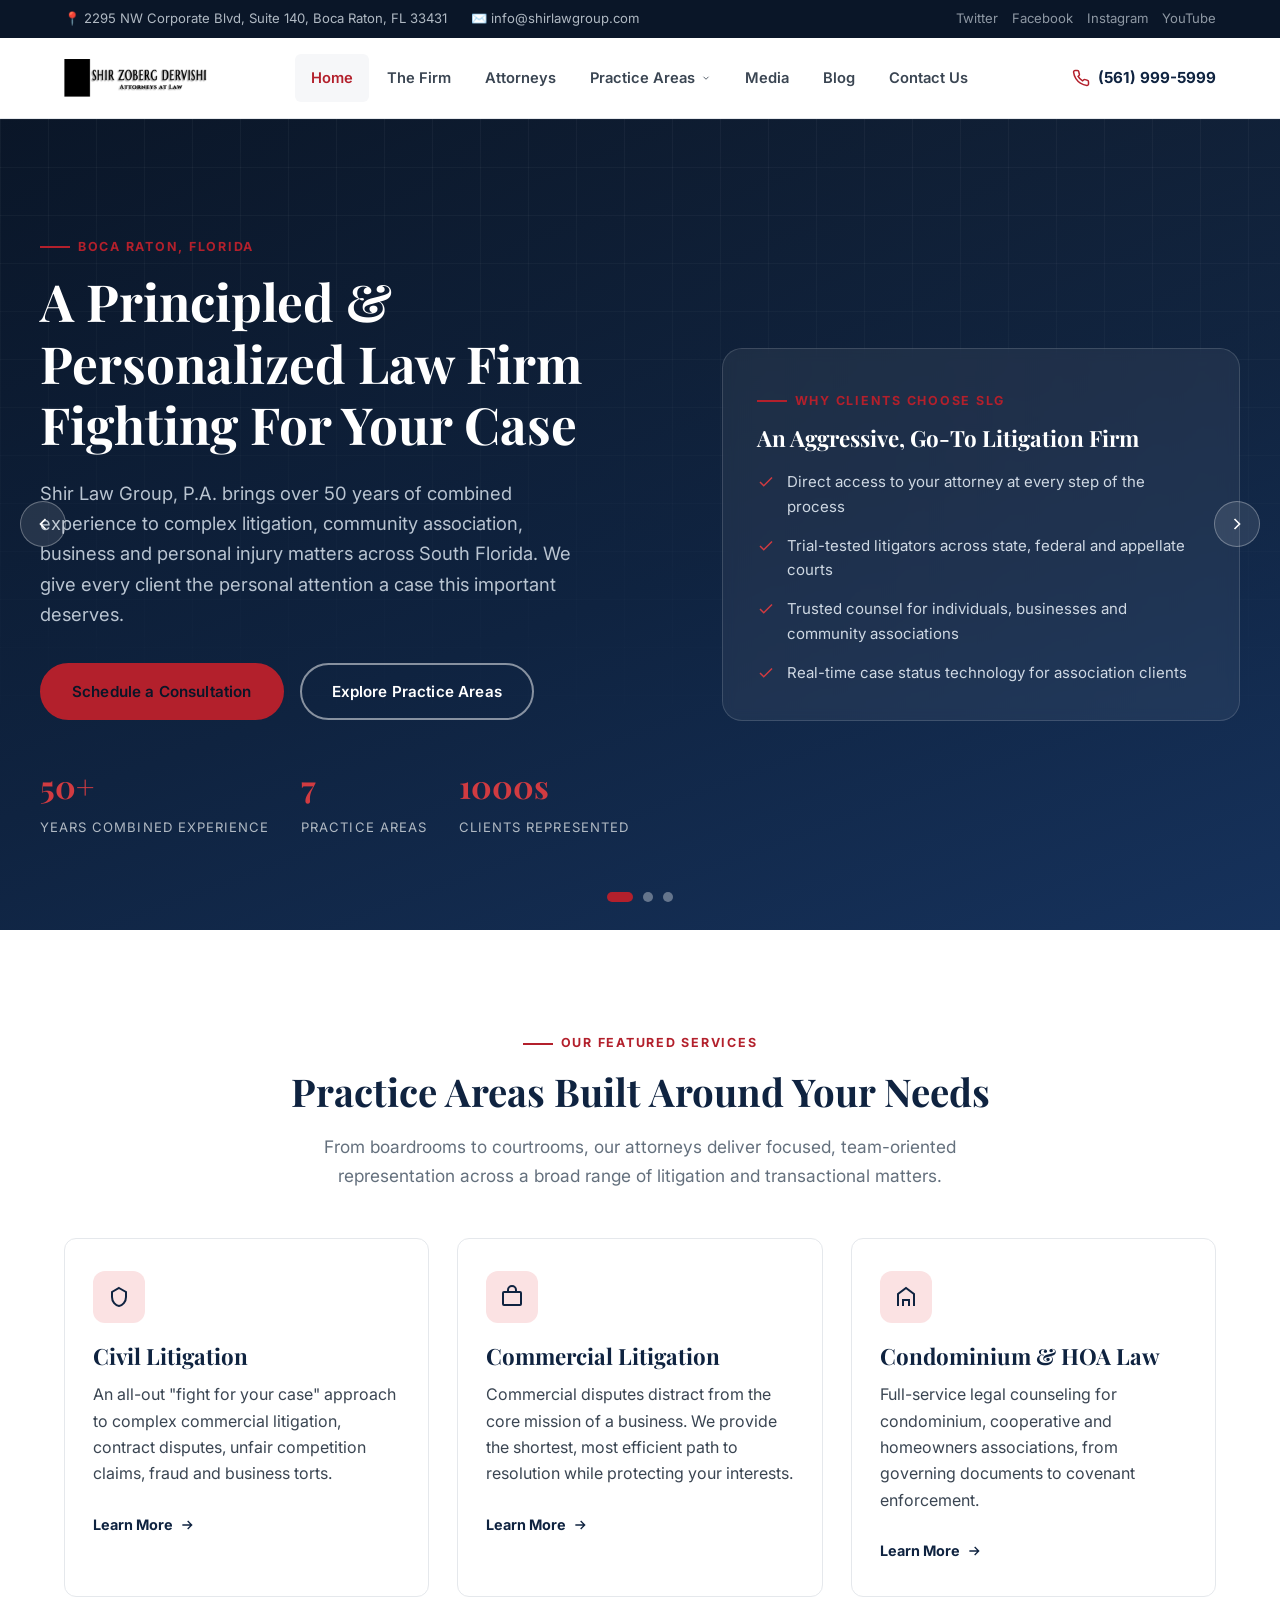
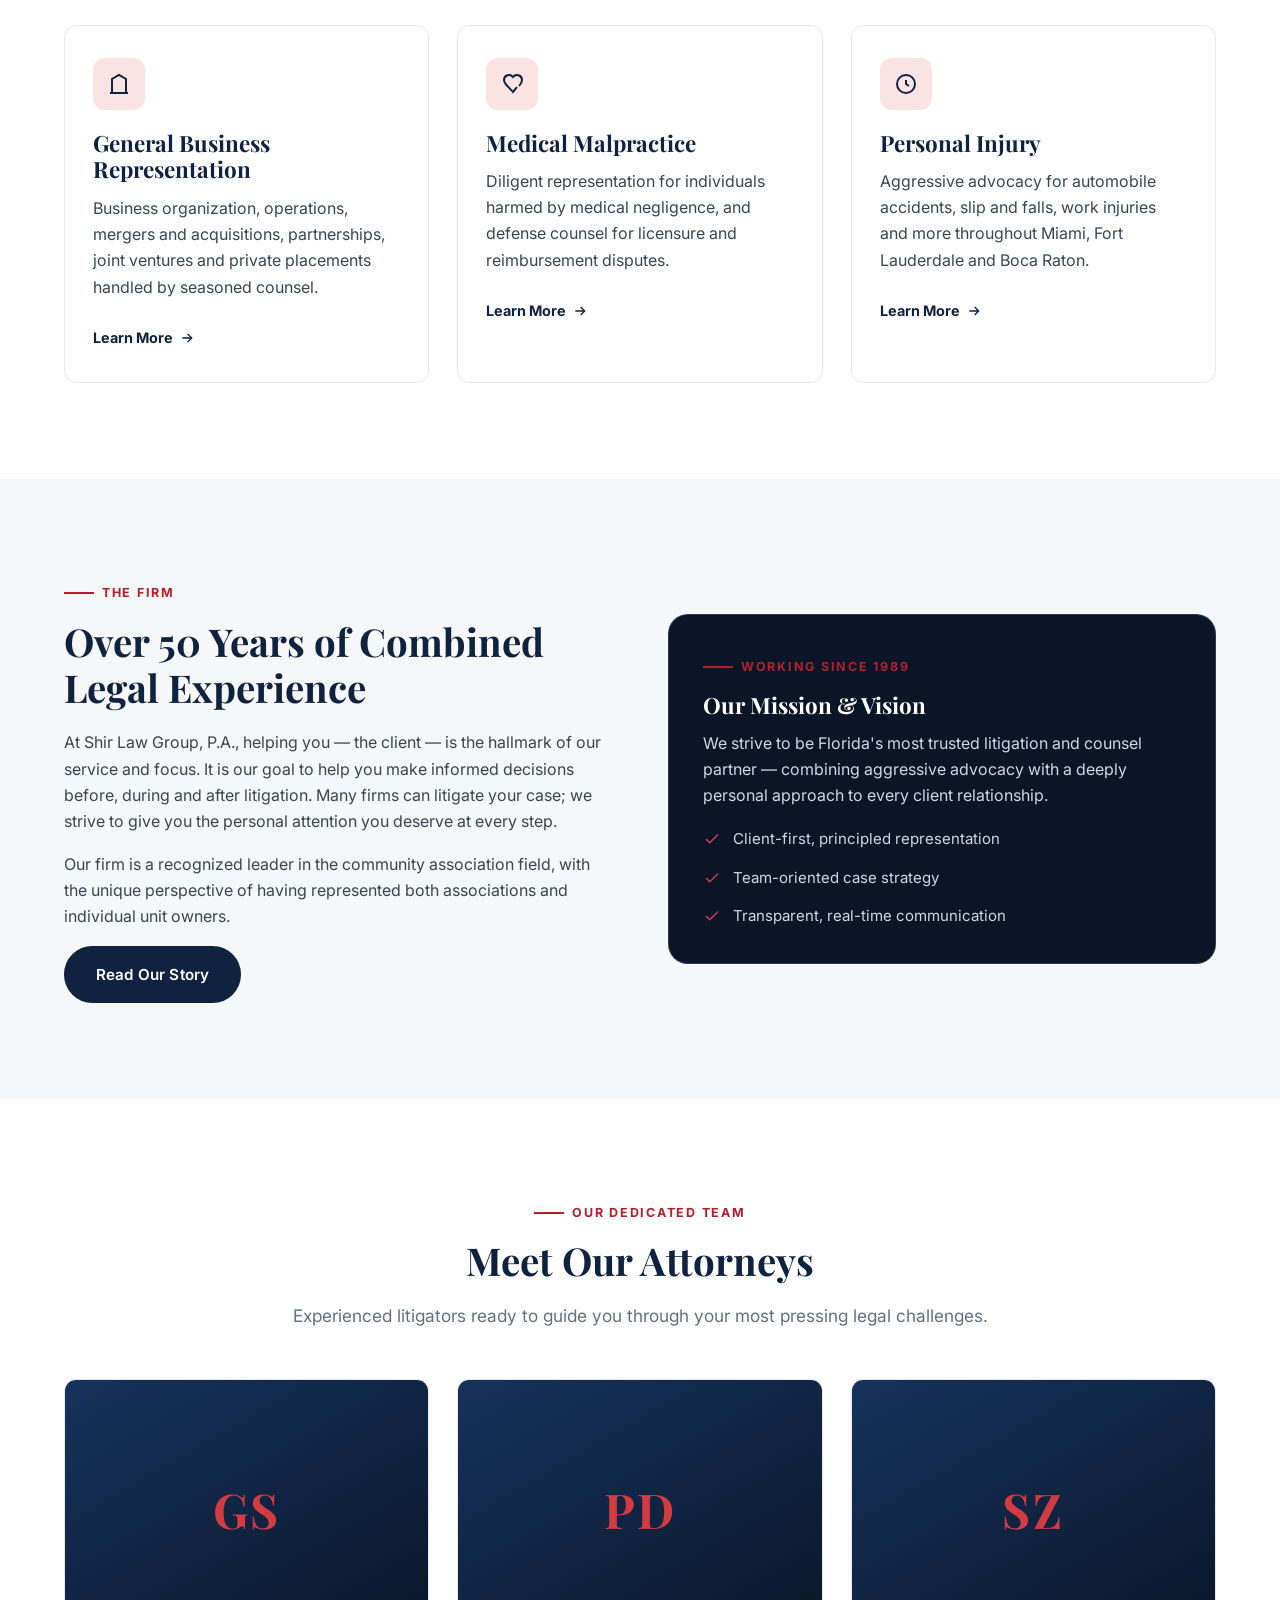
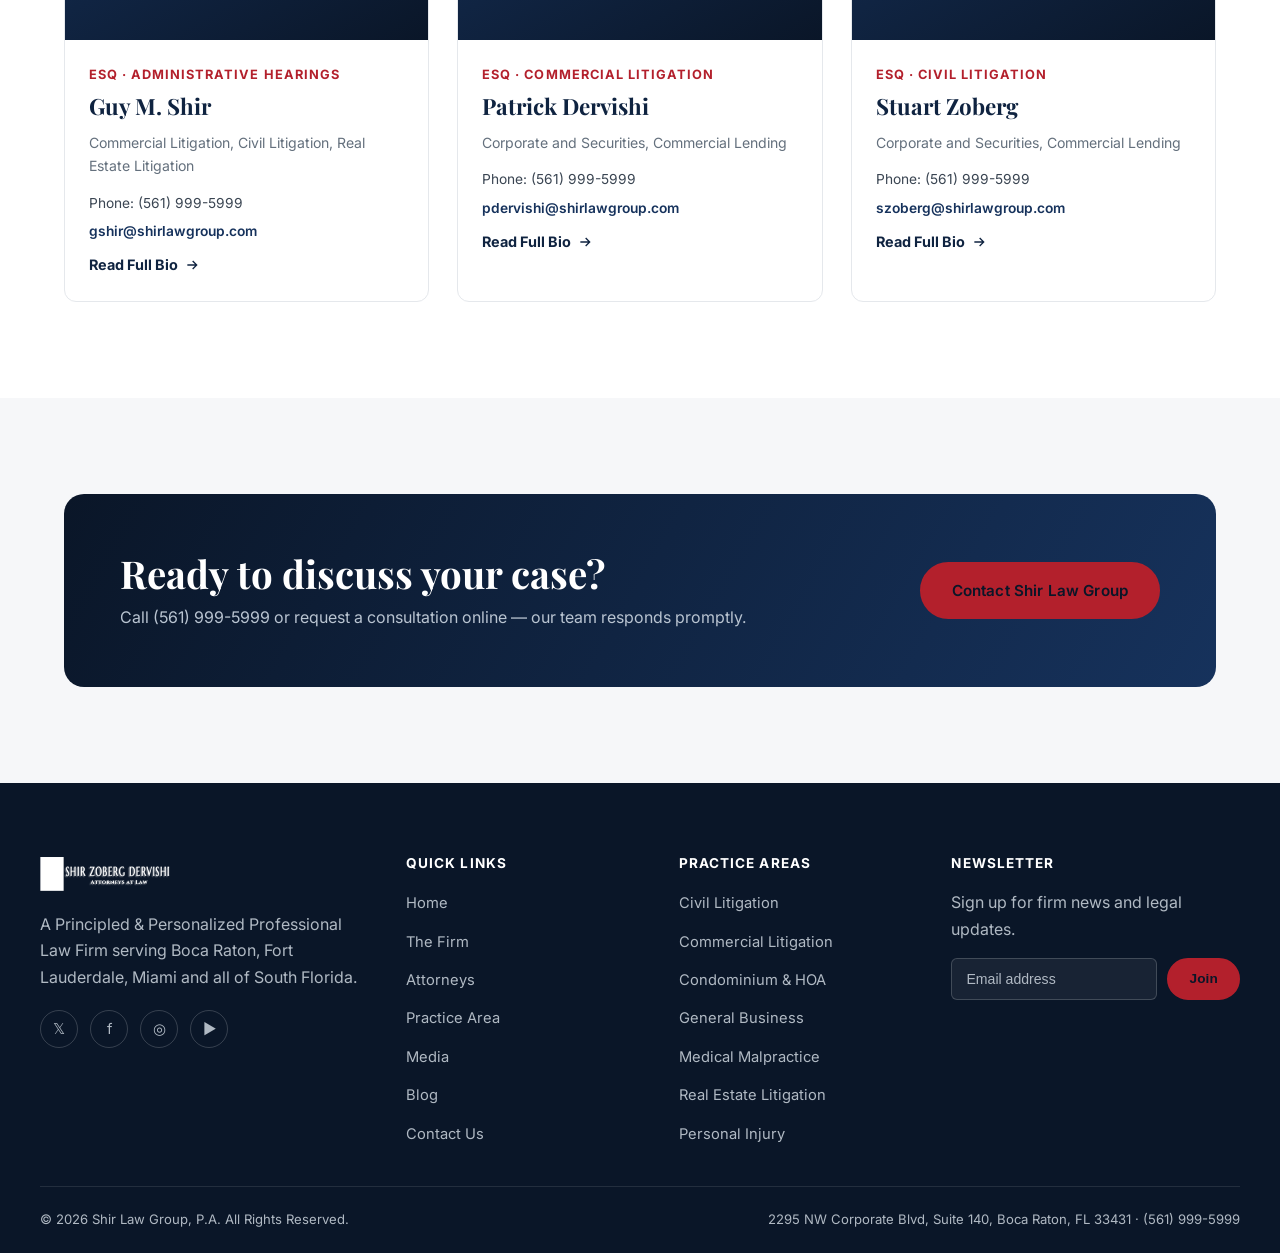
==== commit 494cdd03: "Remove nav CTA button, fix logo contrast, fix mobile menu (backdrop-filter containing block bug)" ====
--- a/index.html
+++ b/index.html
@@ -67,7 +67,6 @@
         <svg width="18" height="18" viewBox="0 0 24 24" fill="none" stroke="currentColor" stroke-width="2"><path d="M22 16.92v3a2 2 0 0 1-2.18 2 19.79 19.79 0 0 1-8.63-3.07 19.5 19.5 0 0 1-6-6 19.79 19.79 0 0 1-3.07-8.67A2 2 0 0 1 4.11 2h3a2 2 0 0 1 2 1.72c.127.96.361 1.903.7 2.81a2 2 0 0 1-.45 2.11L8.09 9.91a16 16 0 0 0 6 6l1.27-1.27a2 2 0 0 1 2.11-.45c.907.339 1.85.573 2.81.7A2 2 0 0 1 22 16.92z"/></svg>
         <span>(561) 999-5999</span>
       </a>
-      <a href="contact.html" class="btn btn-navy btn-sm">Free Consultation</a>
       <button class="nav-toggle" id="navToggle" aria-label="Toggle menu" aria-expanded="false"><span></span></button>
     </div>
   </div>
--- a/css/styles.css
+++ b/css/styles.css
@@ -37,6 +37,7 @@
 * { box-sizing: border-box; }
 html { scroll-behavior: smooth; }
 
+html, body { overflow-x: hidden; max-width: 100%; }
 body {
   margin: 0;
   font-family: var(--font-body);
@@ -165,8 +166,9 @@
   position: sticky;
   top: 0;
   z-index: 500;
-  background: rgba(255,255,255,0.97);
-  backdrop-filter: blur(8px);
+  /* solid (not translucent+blurred) background: backdrop-filter would create a
+     containing block that traps the fixed-position mobile nav inside the header's box */
+  background: #ffffff;
   border-bottom: 1px solid var(--paper-line);
   transition: box-shadow var(--transition);
 }
@@ -211,8 +213,8 @@
   color: var(--gold-500);
   text-transform: uppercase;
 }
-.brand-logo { height: 46px; width: auto; display: block; }
-.footer-brand .brand-logo { height: 40px; }
+.brand-logo { height: 42px; width: auto; display: block; filter: brightness(0); }
+.footer-brand .brand-logo { height: 38px; }
 .brand-logo-invert { filter: brightness(0) invert(1); }
 
 .main-nav { display: flex; align-items: center; gap: 4px; }
@@ -663,6 +665,7 @@
 
 @media (max-width: 900px) {
   .topbar { display: none; }
+  .brand-logo { height: 34px; }
   .main-nav { position: fixed; inset: 0 0 0 auto; width: min(360px, 88%); background: #fff; flex-direction: column; align-items: stretch; padding: 100px 24px 24px; box-shadow: var(--shadow-lg); transform: translateX(100%); transition: transform var(--transition); overflow-y: auto; }
   .main-nav.open { transform: translateX(0); }
   .main-nav > ul { flex-direction: column; align-items: stretch; gap: 4px; }
@@ -670,9 +673,17 @@
   .dropdown { position: static; opacity: 1; visibility: visible; transform: none; box-shadow: none; border: none; display: none; margin-left: 12px; min-width: 0; }
   .has-dropdown.open .dropdown { display: block; }
   .nav-toggle { display: flex; }
+  .nav-cta { gap: 10px; }
   .nav-cta .nav-phone span { display: none; }
   .grid-3, .grid-4 { grid-template-columns: 1fr 1fr; }
   .nav-overlay.show { display: block; }
+}
+
+@media (max-width: 420px) {
+  .brand-logo { height: 30px; }
+  .nav-wrap { padding: 12px 16px; gap: 12px; }
+  .nav-phone { padding: 8px; }
+  .nav-phone svg { width: 16px; height: 16px; }
 }
 
 .nav-overlay {
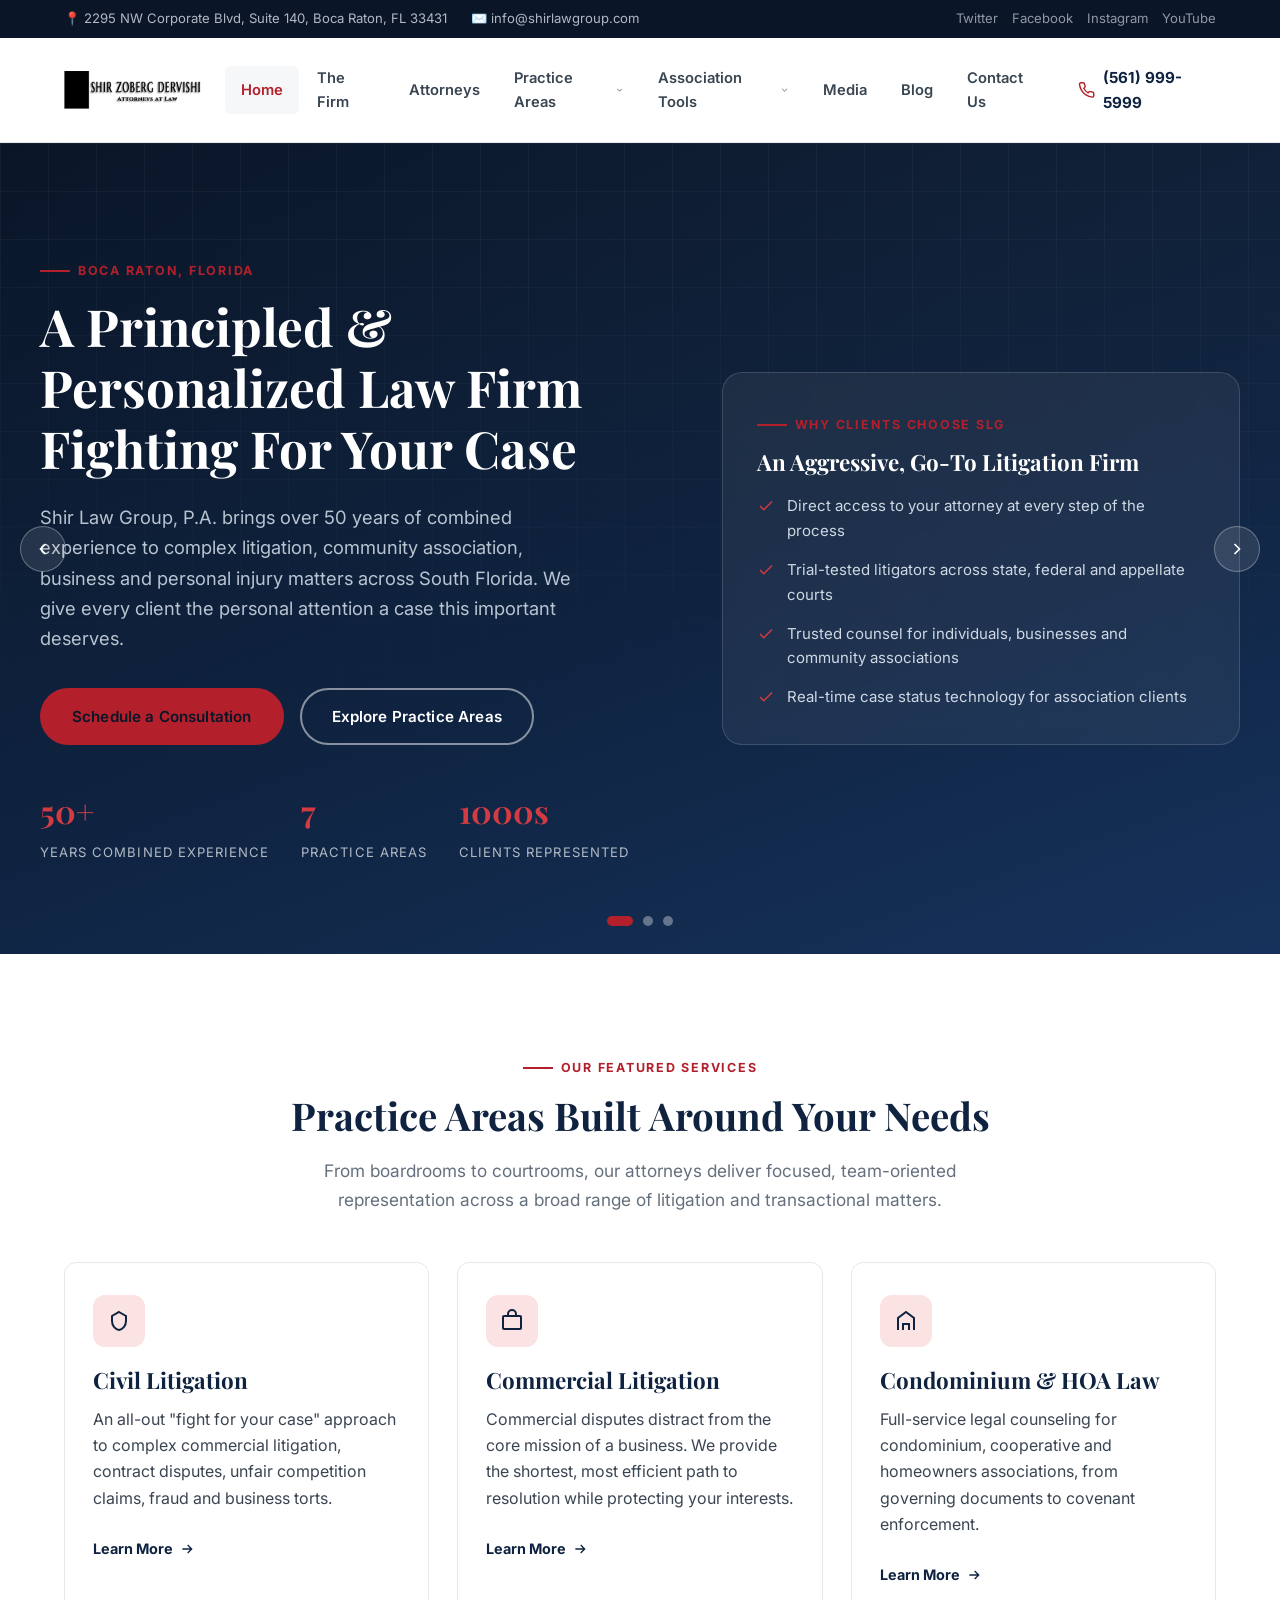
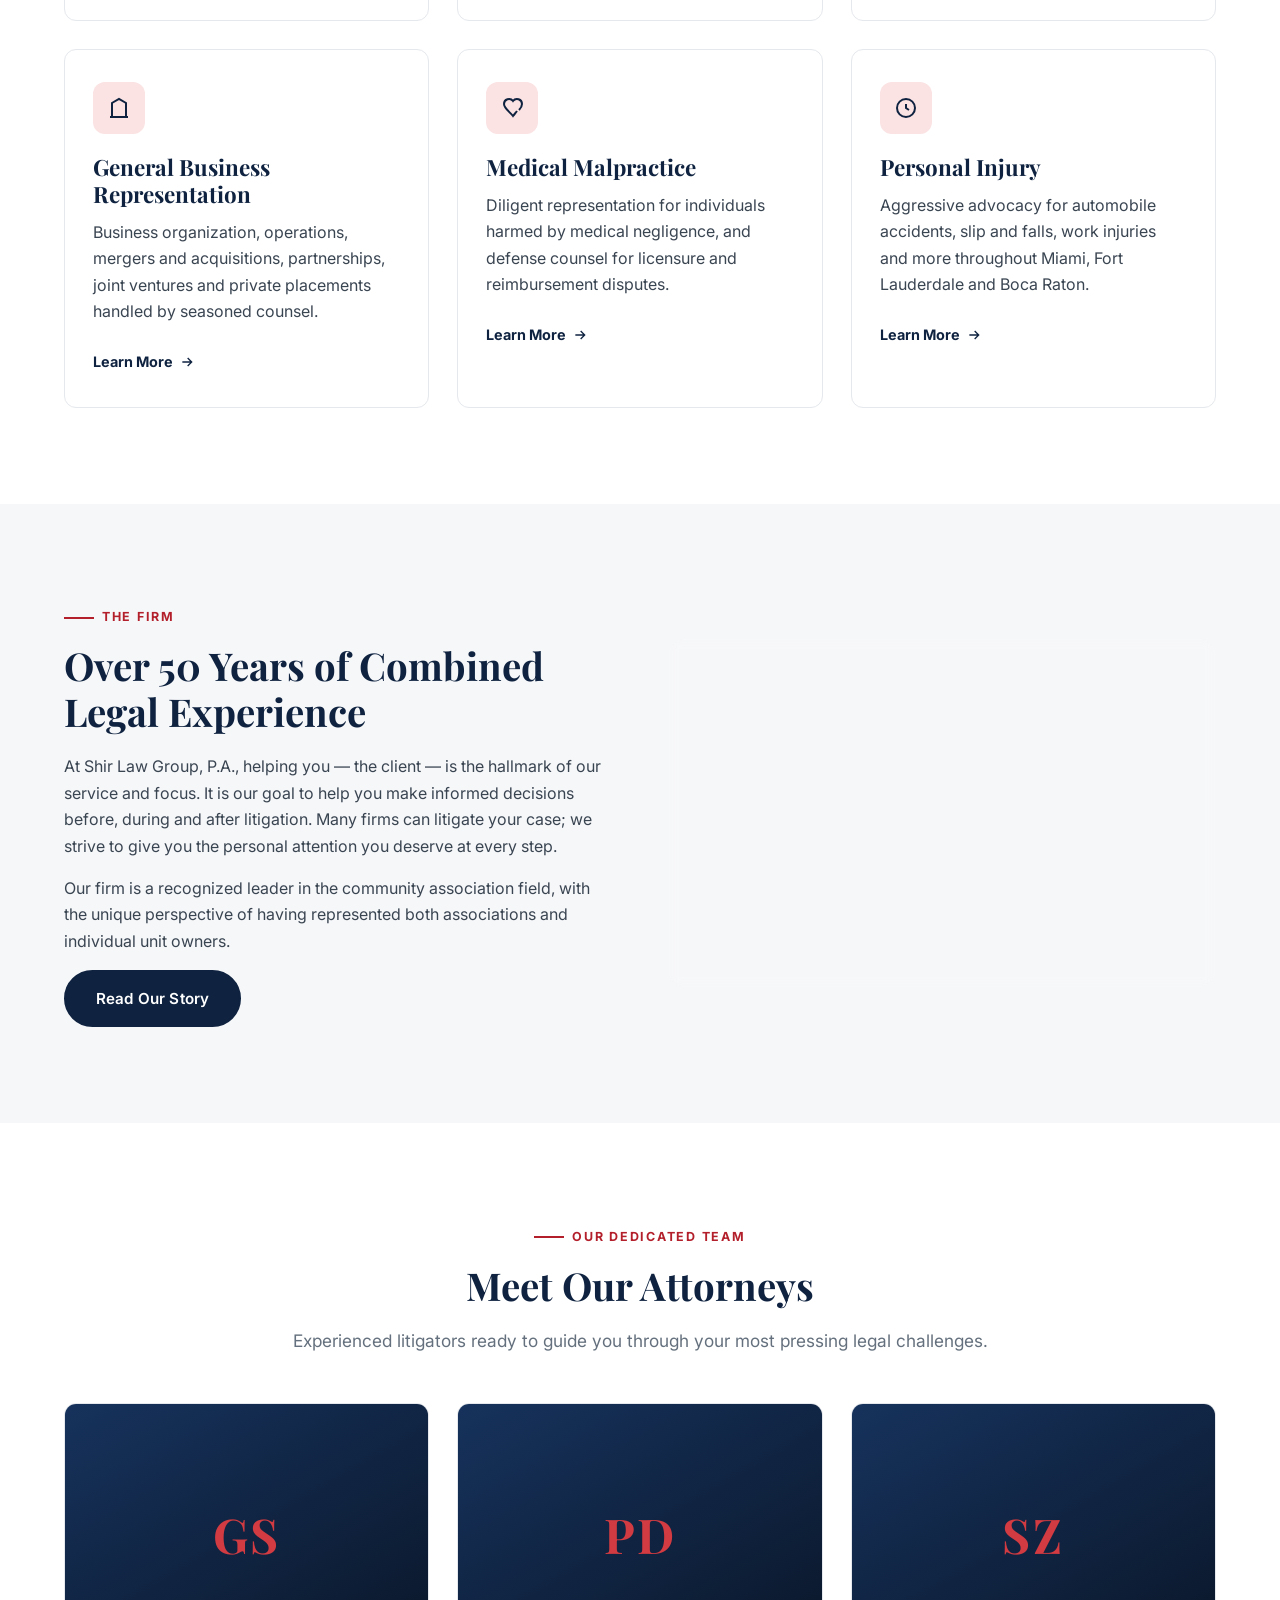
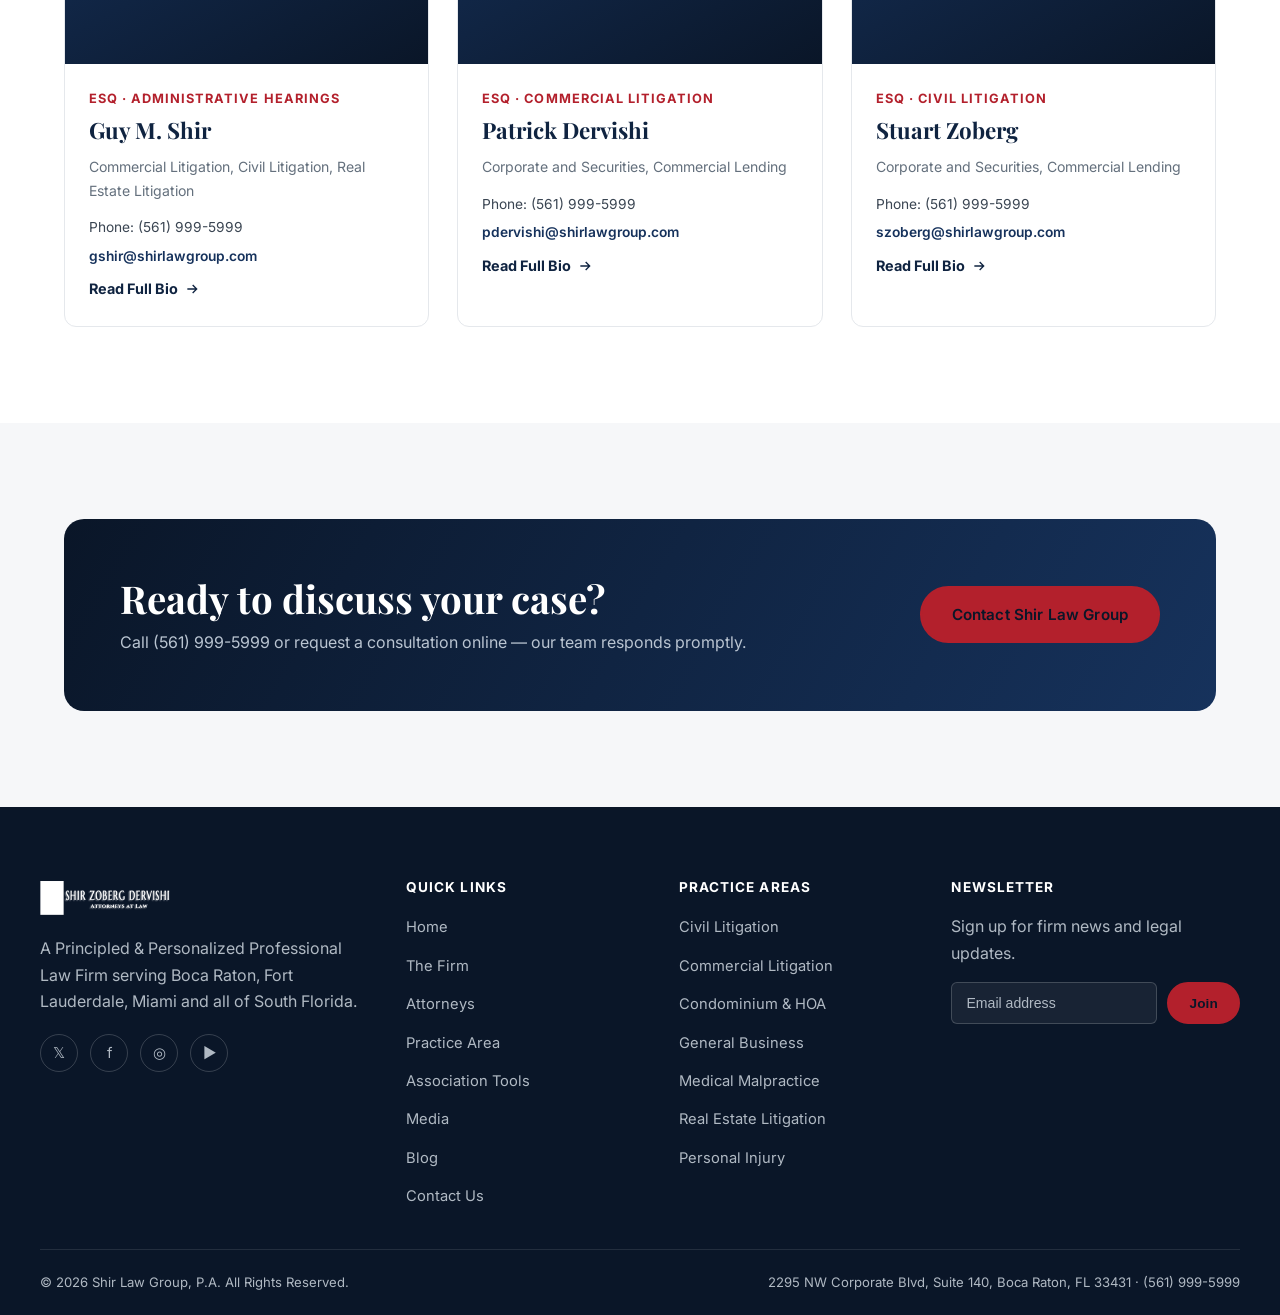
==== commit 2b18c834: "Add Association Tools nav menu with legislation/statute links and 2018 Legislation Updates page" ====
--- a/index.html
+++ b/index.html
@@ -8,7 +8,7 @@
 <link rel="preconnect" href="https://fonts.googleapis.com">
 <link rel="preconnect" href="https://fonts.gstatic.com" crossorigin>
 <link href="https://fonts.googleapis.com/css2?family=Playfair+Display:wght@600;700;800&family=Inter:wght@400;500;600;700;800&display=swap" rel="stylesheet">
-<link rel="stylesheet" href="css/styles.css" />
+<link rel="stylesheet" href="css/styles.css?v=3" />
 <link rel="icon" type="image/x-icon" href="favicon.ico">
 <link rel="icon" type="image/png" sizes="32x32" href="favicon-32x32.png">
 <link rel="icon" type="image/png" sizes="16x16" href="favicon-16x16.png">
@@ -56,6 +56,18 @@
             <a href="personal-injury.html"><span class="dot"></span>Personal Injury</a>
           </div>
         </li>
+        <li class="has-dropdown">
+          <a class="nav-link" href="legislative-updates.html">Association Tools
+            <svg class="chevron" viewBox="0 0 24 24" fill="none" stroke="currentColor" stroke-width="2"><path d="M6 9l6 6 6-6"/></svg>
+          </a>
+          <div class="dropdown">
+            <a href="legislative-updates.html"><span class="dot"></span>2018 Legislation Updates</a>
+            <a href="https://www.leg.state.fl.us/Statutes/index.cfm?App_mode=Display_Statute&amp;URL=0700-0799/0718/0718.html" target="_blank" rel="noopener"><span class="dot"></span>Condo Statute</a>
+            <a href="https://www.myfloridalicense.com/DBPR/condominiums-timeshares-mobile-homes/" target="_blank" rel="noopener"><span class="dot"></span>Condo DBPR</a>
+            <a href="https://www.flrules.org/gateway/ChapterHome.asp?Chapter=61B" target="_blank" rel="noopener"><span class="dot"></span>Condo Administrative Rules</a>
+            <a href="https://www.leg.state.fl.us/Statutes/index.cfm?App_mode=Display_Statute&amp;URL=0700-0799/0720/0720.html" target="_blank" rel="noopener"><span class="dot"></span>Homeowners Association Statutes</a>
+          </div>
+        </li>
         <li><a class="nav-link" href="media.html">Media</a></li>
         <li><a class="nav-link" href="blog.html">Blog</a></li>
         <li><a class="nav-link" href="contact.html">Contact Us</a></li>
@@ -276,6 +288,7 @@
         <li><a href="the-firm.html">The Firm</a></li>
         <li><a href="attorneys.html">Attorneys</a></li>
         <li><a href="practice-areas.html">Practice Area</a></li>
+        <li><a href="legislative-updates.html">Association Tools</a></li>
         <li><a href="media.html">Media</a></li>
         <li><a href="blog.html">Blog</a></li>
         <li><a href="contact.html">Contact Us</a></li>
@@ -309,6 +322,6 @@
   </div>
 </footer>
 
-<script src="js/main.js"></script>
+<script src="js/main.js?v=3"></script>
 </body>
 </html>
--- a/css/styles.css
+++ b/css/styles.css
@@ -540,6 +540,18 @@
   font-weight: 600;
 }
 .form-success.show { display: block; }
+.form-error {
+  display: none;
+  background: #fbe4e2;
+  color: var(--danger);
+  border: 1px solid #f3bcb8;
+  padding: 14px 18px;
+  border-radius: var(--radius-sm);
+  font-size: 0.9rem;
+  margin-bottom: 18px;
+  font-weight: 600;
+}
+.form-error.show { display: block; }
 
 .contact-shell {
   background: #fff;
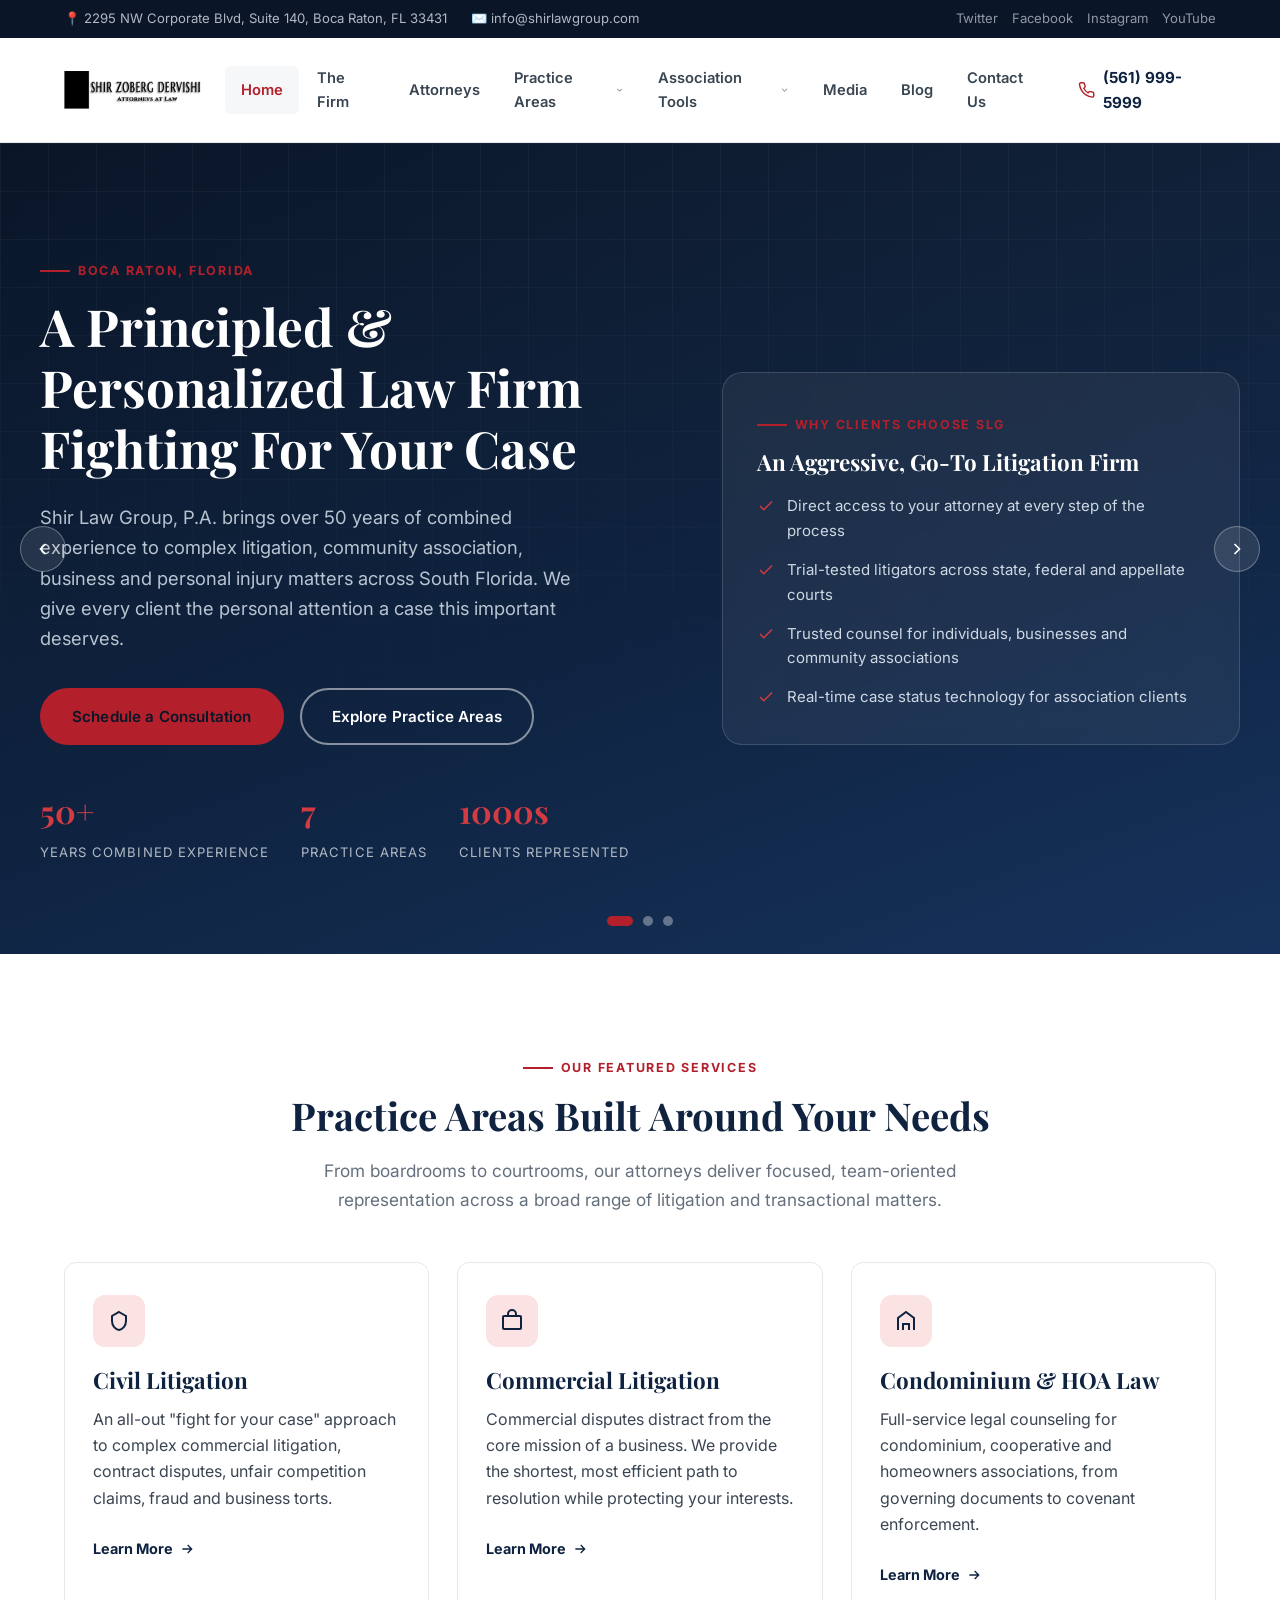
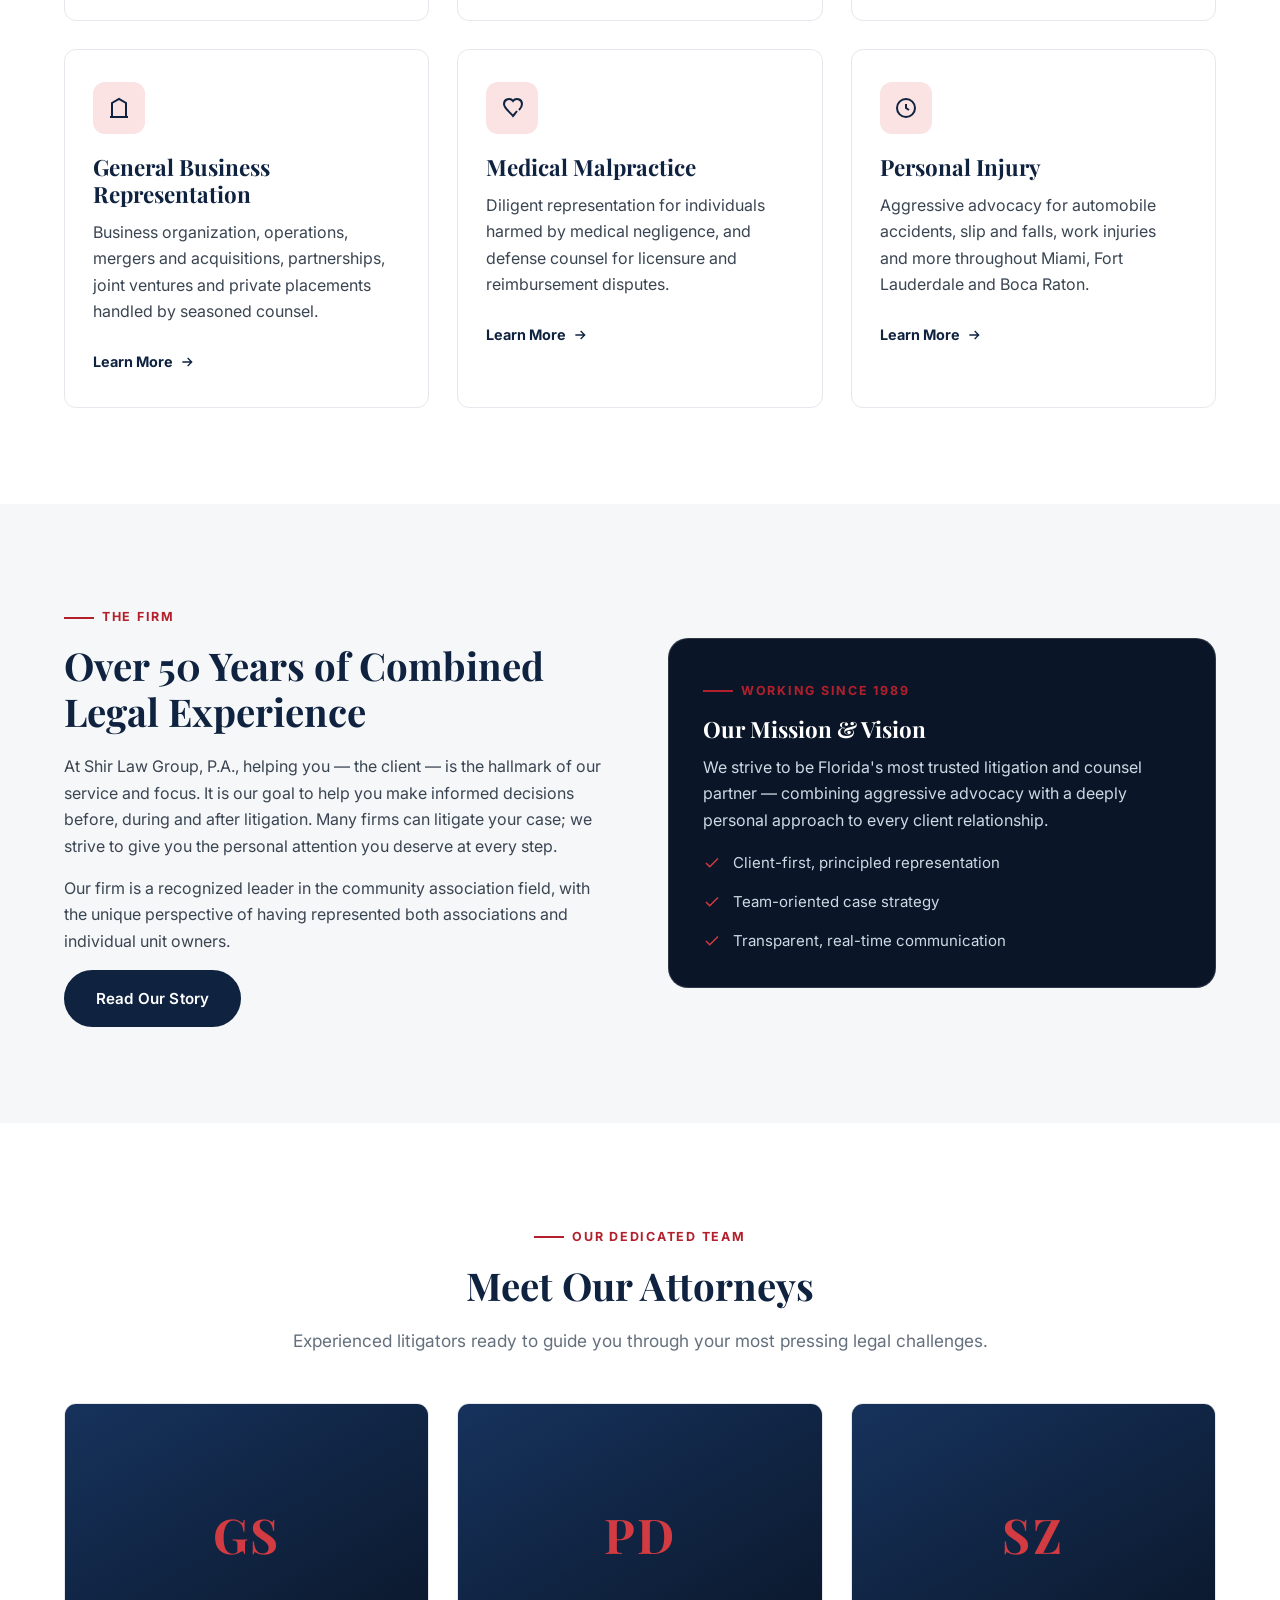
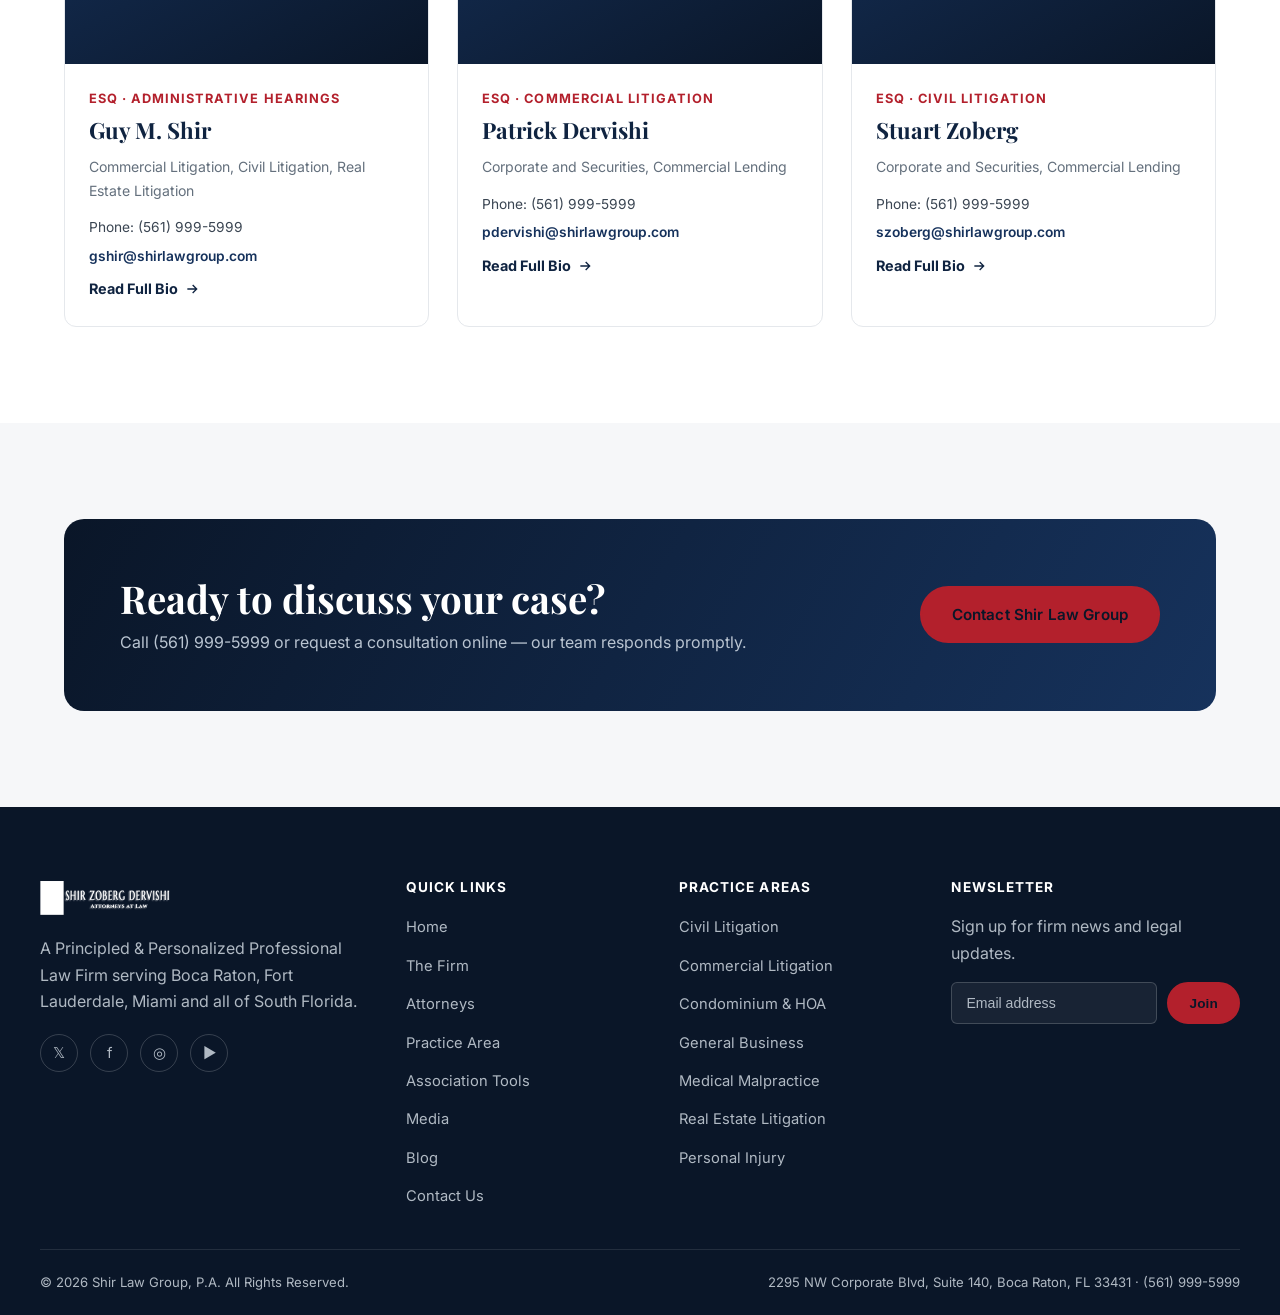
==== commit 2c3feaf9: "Update Condo Administrative Rules link to flrules.org division page" ====
--- a/index.html
+++ b/index.html
@@ -64,7 +64,7 @@
             <a href="legislative-updates.html"><span class="dot"></span>2018 Legislation Updates</a>
             <a href="https://www.leg.state.fl.us/Statutes/index.cfm?App_mode=Display_Statute&amp;URL=0700-0799/0718/0718.html" target="_blank" rel="noopener"><span class="dot"></span>Condo Statute</a>
             <a href="https://www.myfloridalicense.com/DBPR/condominiums-timeshares-mobile-homes/" target="_blank" rel="noopener"><span class="dot"></span>Condo DBPR</a>
-            <a href="https://www.flrules.org/gateway/ChapterHome.asp?Chapter=61B" target="_blank" rel="noopener"><span class="dot"></span>Condo Administrative Rules</a>
+            <a href="https://flrules.org/gateway/division.asp?DivID=248" target="_blank" rel="noopener"><span class="dot"></span>Condo Administrative Rules</a>
             <a href="https://www.leg.state.fl.us/Statutes/index.cfm?App_mode=Display_Statute&amp;URL=0700-0799/0720/0720.html" target="_blank" rel="noopener"><span class="dot"></span>Homeowners Association Statutes</a>
           </div>
         </li>
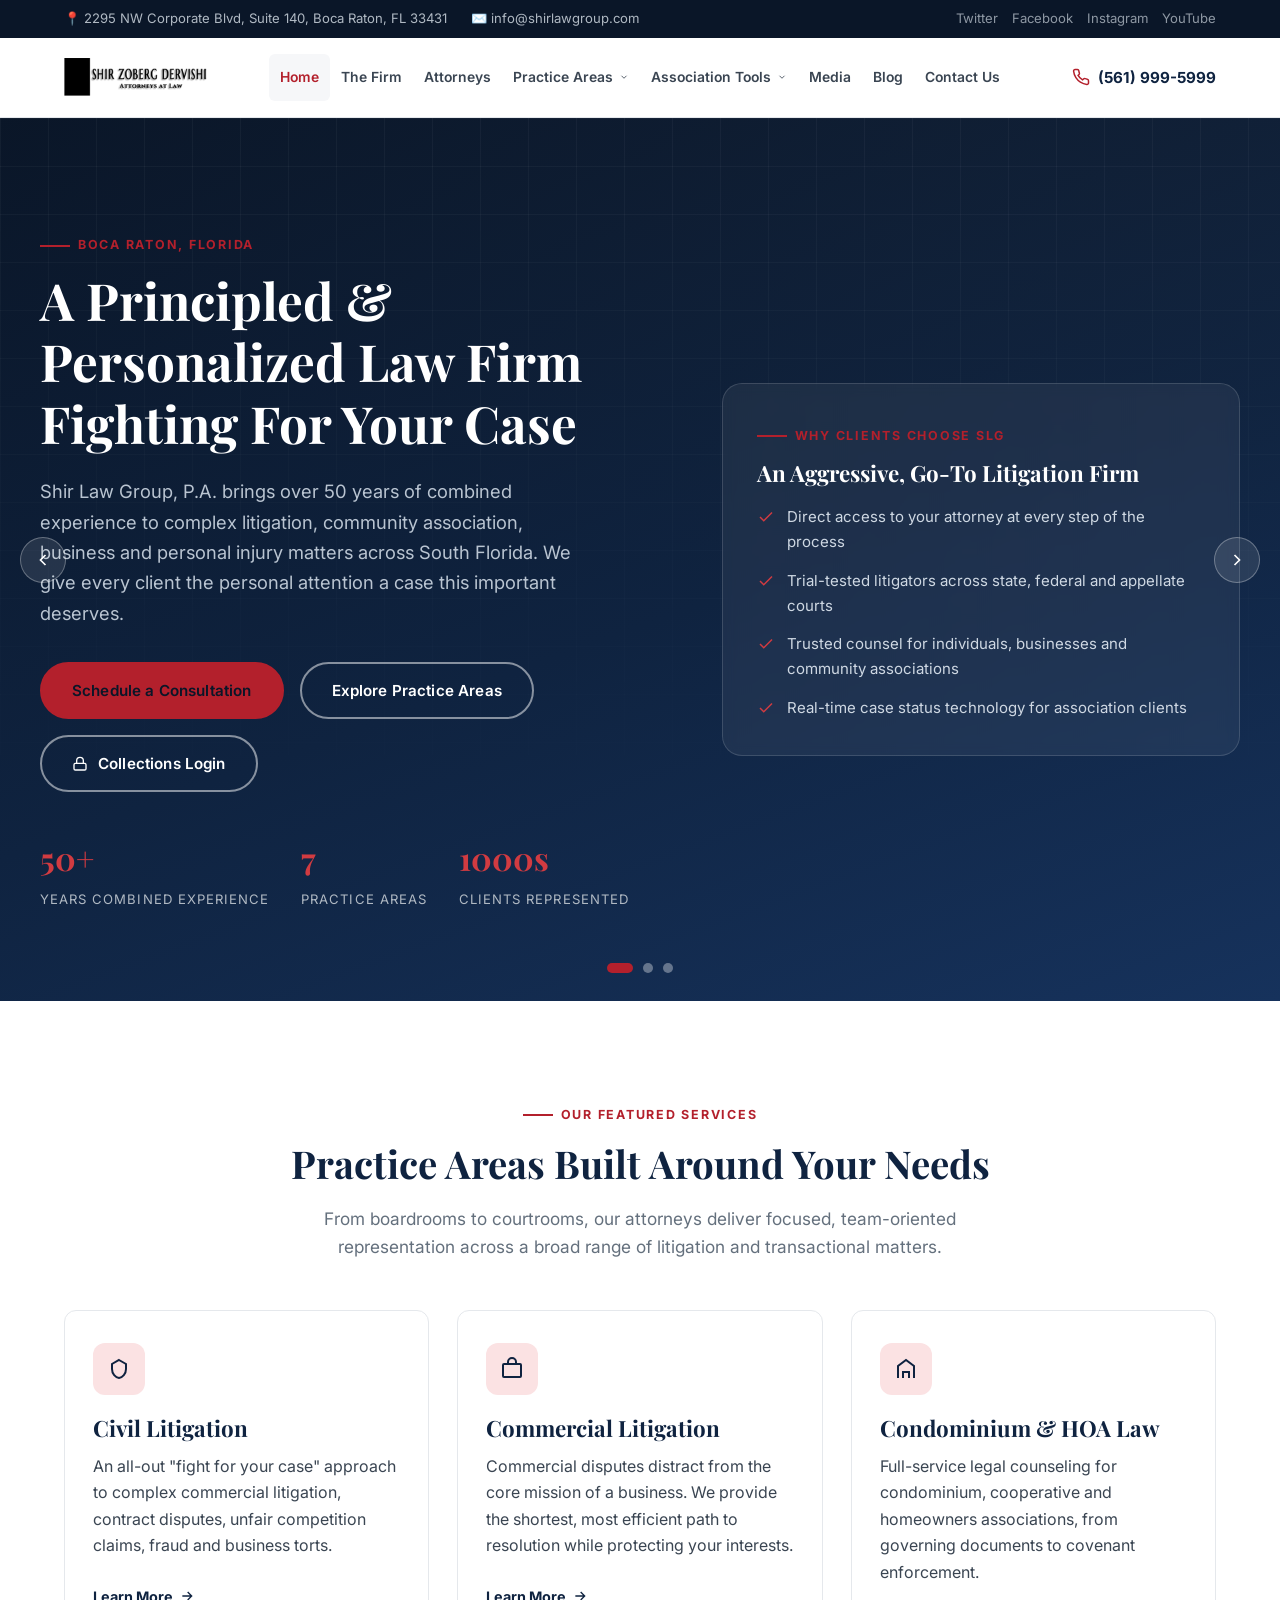
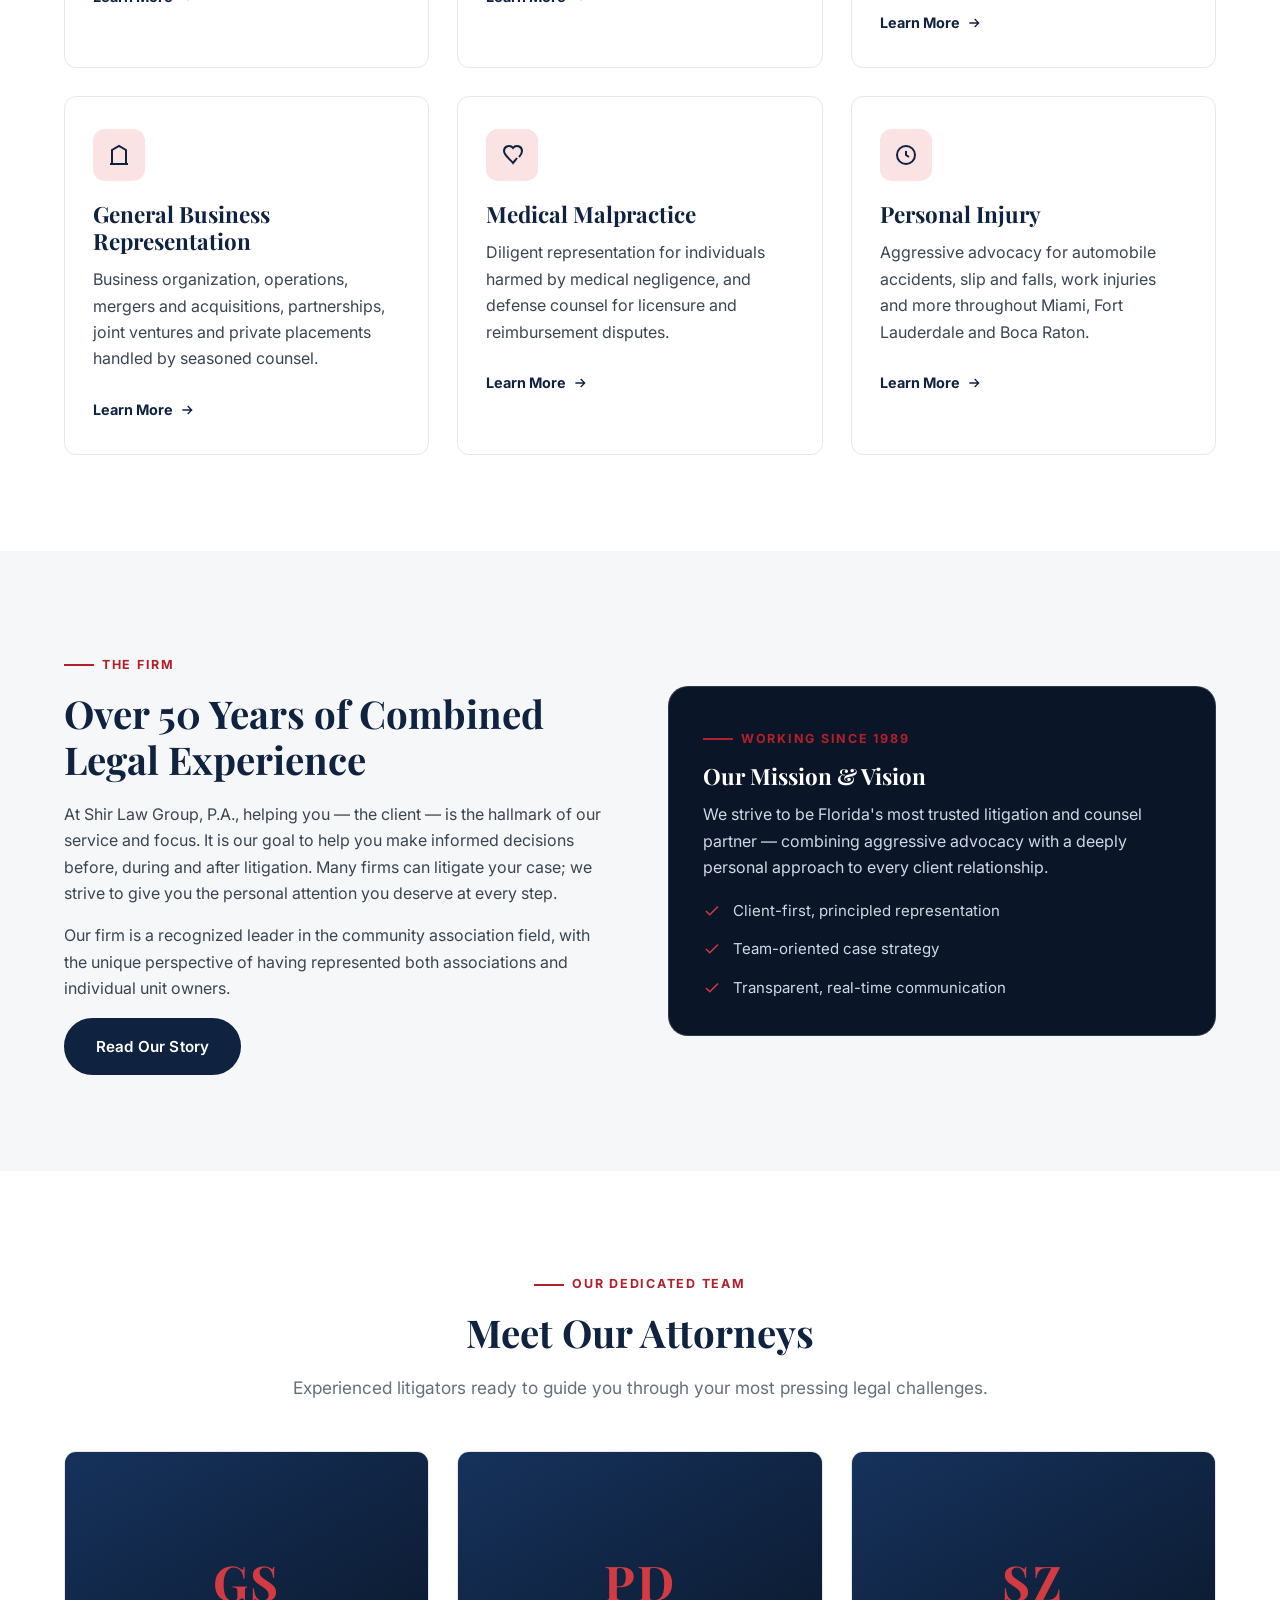
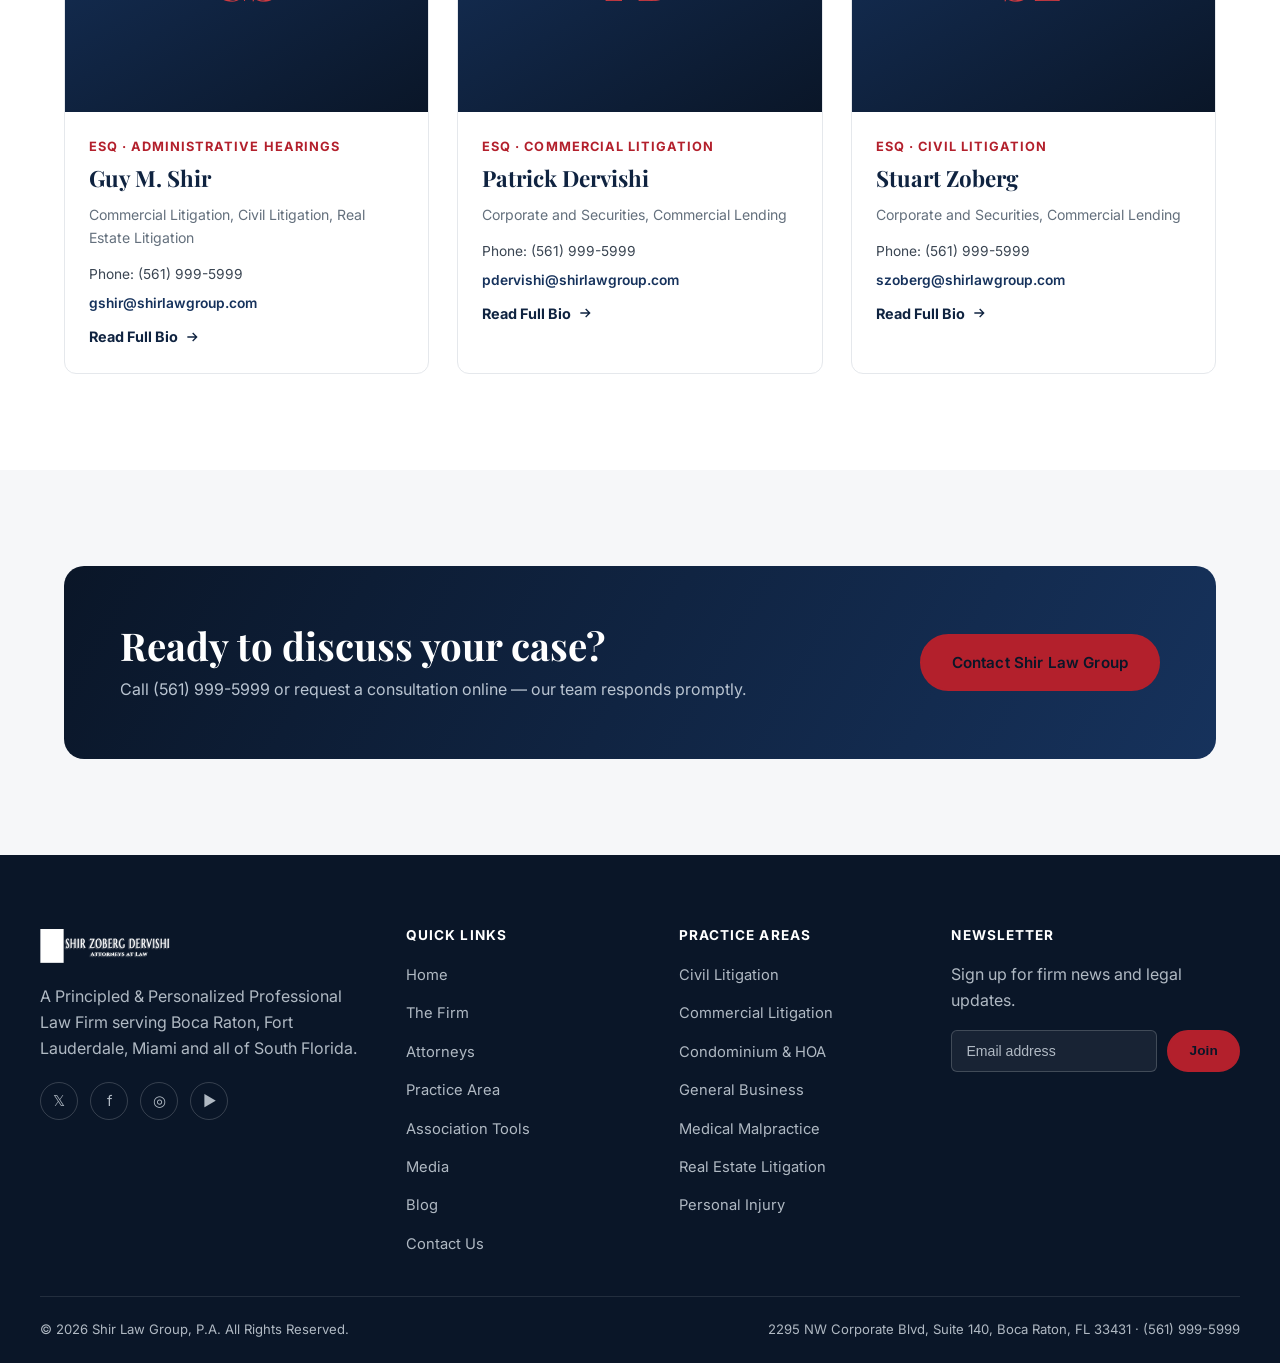
==== commit 3fb15dde: "Fix nav overflow with 8 items (tighter spacing, raise mobile breakpoint); add Collections Login butt" ====
--- a/index.html
+++ b/index.html
@@ -8,7 +8,7 @@
 <link rel="preconnect" href="https://fonts.googleapis.com">
 <link rel="preconnect" href="https://fonts.gstatic.com" crossorigin>
 <link href="https://fonts.googleapis.com/css2?family=Playfair+Display:wght@600;700;800&family=Inter:wght@400;500;600;700;800&display=swap" rel="stylesheet">
-<link rel="stylesheet" href="css/styles.css?v=3" />
+<link rel="stylesheet" href="css/styles.css?v=6" />
 <link rel="icon" type="image/x-icon" href="favicon.ico">
 <link rel="icon" type="image/png" sizes="32x32" href="favicon-32x32.png">
 <link rel="icon" type="image/png" sizes="16x16" href="favicon-16x16.png">
@@ -112,6 +112,10 @@
         <div class="hero-actions">
           <a href="contact.html" class="btn btn-gold">Schedule a Consultation</a>
           <a href="practice-areas.html" class="btn btn-outline">Explore Practice Areas</a>
+          <a href="#" class="btn btn-outline">
+            <svg width="16" height="16" viewBox="0 0 24 24" fill="none" stroke="currentColor" stroke-width="2"><rect x="3" y="11" width="18" height="10" rx="2"/><path d="M7 11V7a5 5 0 0 1 10 0v4"/></svg>
+            Collections Login
+          </a>
         </div>
         <div class="hero-stats">
           <div class="stat"><b>50+</b><span>Years Combined Experience</span></div>
@@ -322,6 +326,6 @@
   </div>
 </footer>
 
-<script src="js/main.js?v=3"></script>
+<script src="js/main.js?v=6"></script>
 </body>
 </html>
--- a/css/styles.css
+++ b/css/styles.css
@@ -217,18 +217,19 @@
 .footer-brand .brand-logo { height: 38px; }
 .brand-logo-invert { filter: brightness(0) invert(1); }
 
-.main-nav { display: flex; align-items: center; gap: 4px; }
-.main-nav > ul { display: flex; align-items: center; gap: 2px; }
+.main-nav { display: flex; align-items: center; gap: 2px; }
+.main-nav > ul { display: flex; align-items: center; gap: 0; }
 .main-nav a.nav-link {
   display: flex;
   align-items: center;
   gap: 6px;
-  padding: 12px 16px;
+  padding: 12px 11px;
   font-weight: 600;
-  font-size: 0.92rem;
+  font-size: 0.87rem;
   color: var(--ink-700);
   border-radius: var(--radius-sm);
   transition: all var(--transition);
+  white-space: nowrap;
 }
 .main-nav a.nav-link:hover, .main-nav li.active > a.nav-link { color: var(--navy-900); background: var(--paper-soft); }
 .main-nav li.active > a.nav-link { color: var(--gold-500); }
@@ -675,7 +676,7 @@
   .contact-shell { grid-template-columns: 1fr; }
 }
 
-@media (max-width: 900px) {
+@media (max-width: 1220px) {
   .topbar { display: none; }
   .brand-logo { height: 34px; }
   .main-nav { position: fixed; inset: 0 0 0 auto; width: min(360px, 88%); background: #fff; flex-direction: column; align-items: stretch; padding: 100px 24px 24px; box-shadow: var(--shadow-lg); transform: translateX(100%); transition: transform var(--transition); overflow-y: auto; }
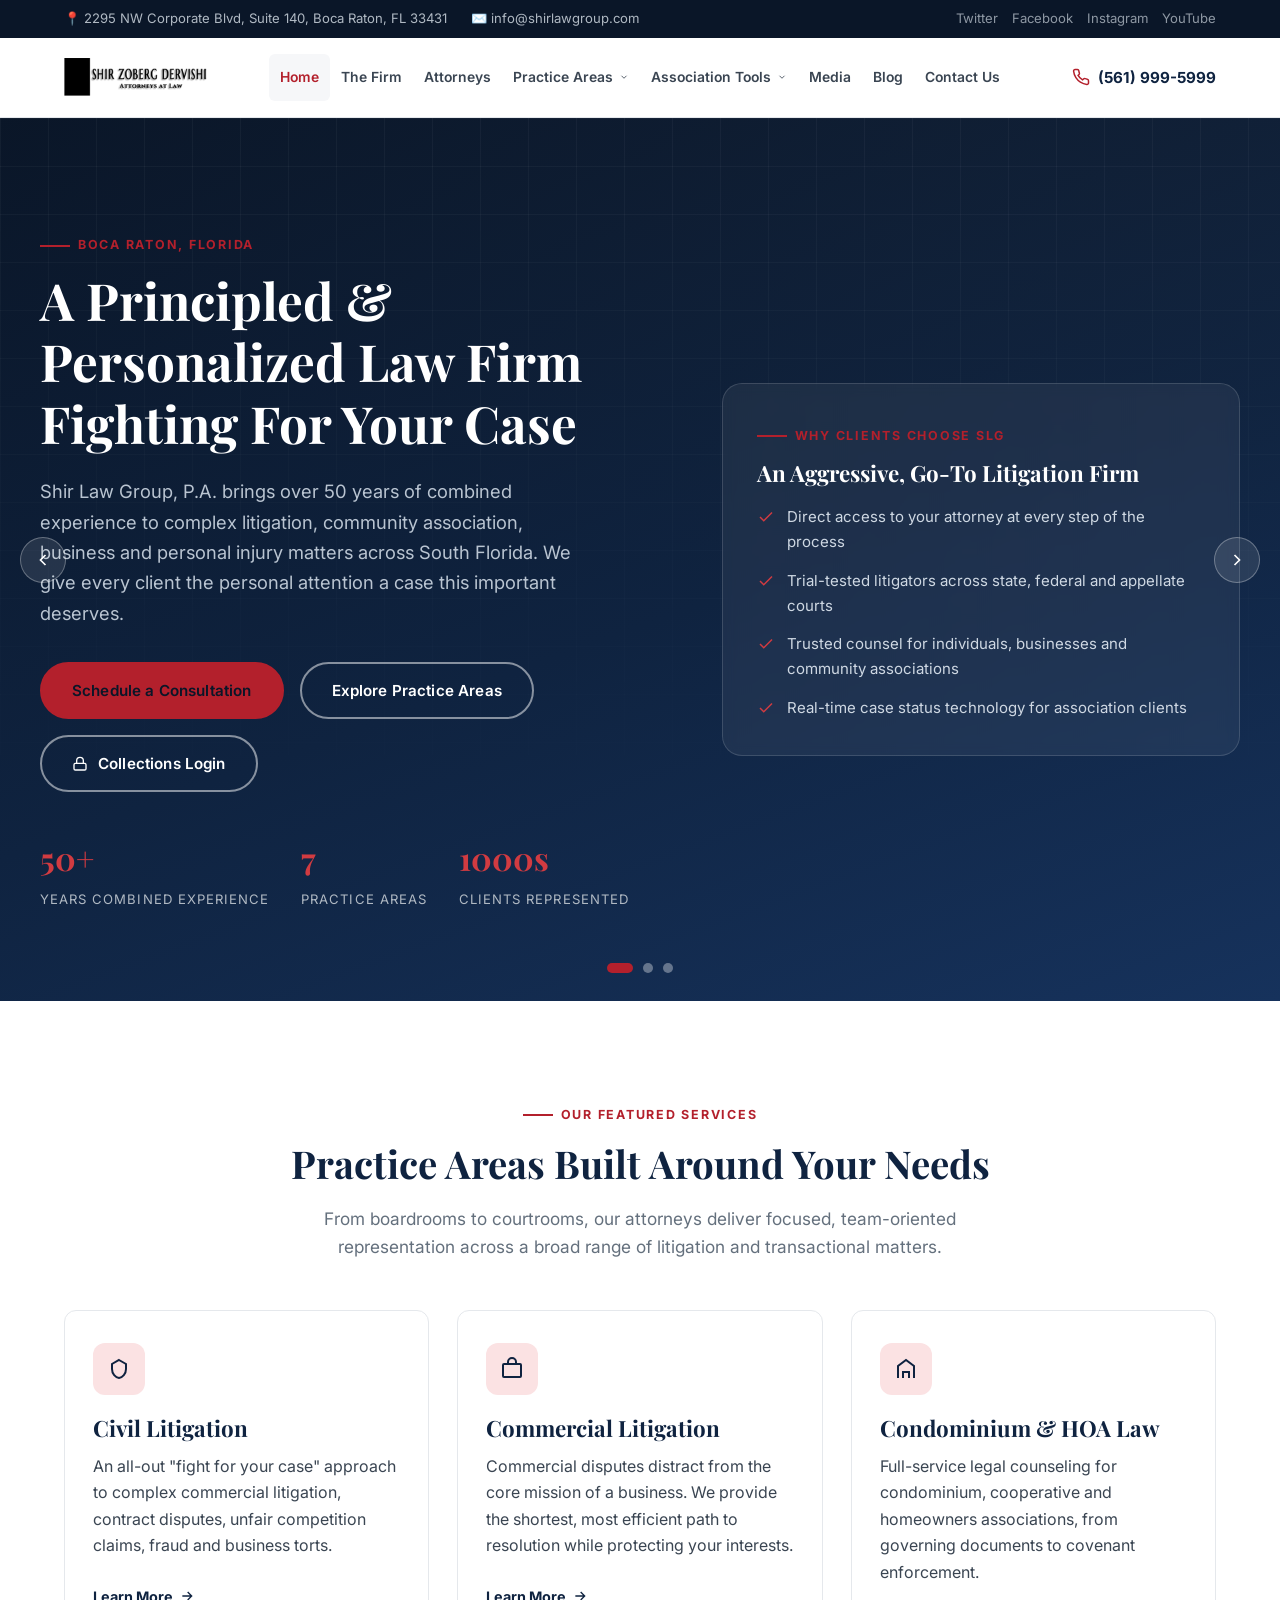
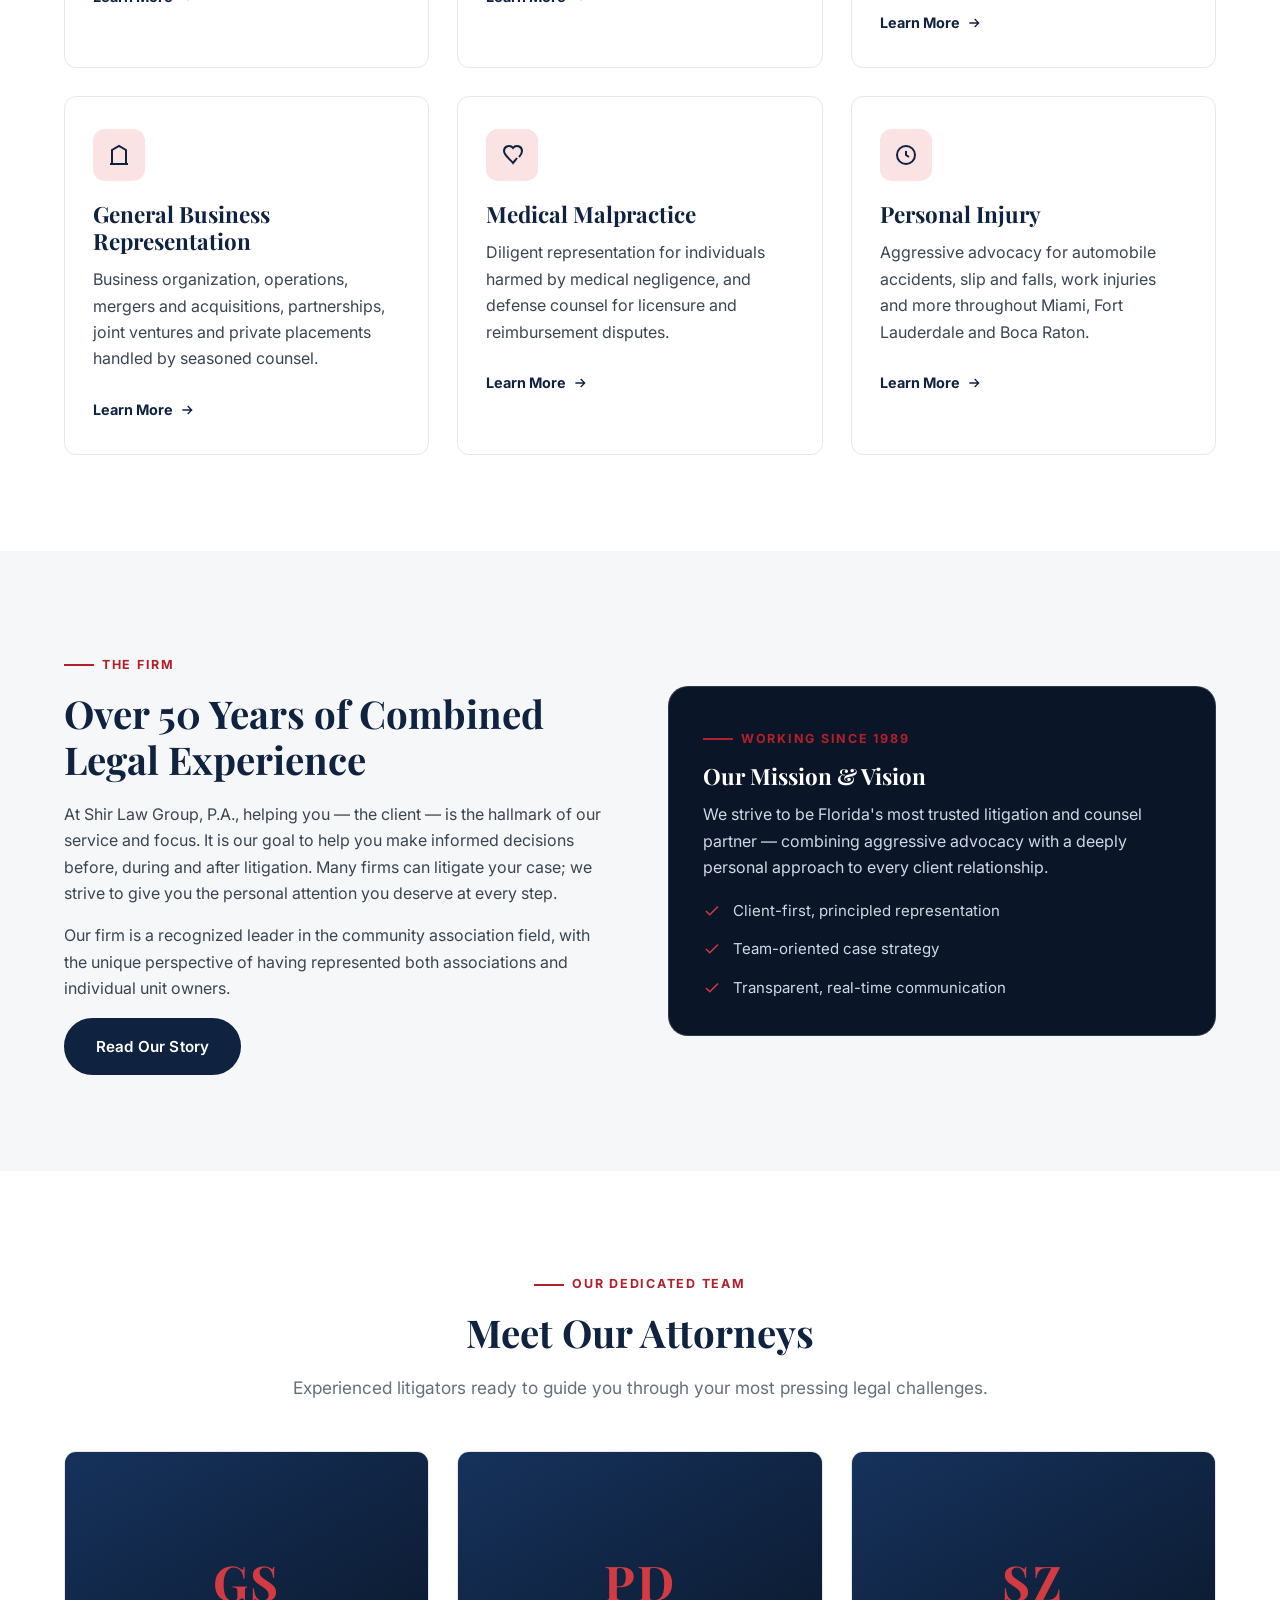
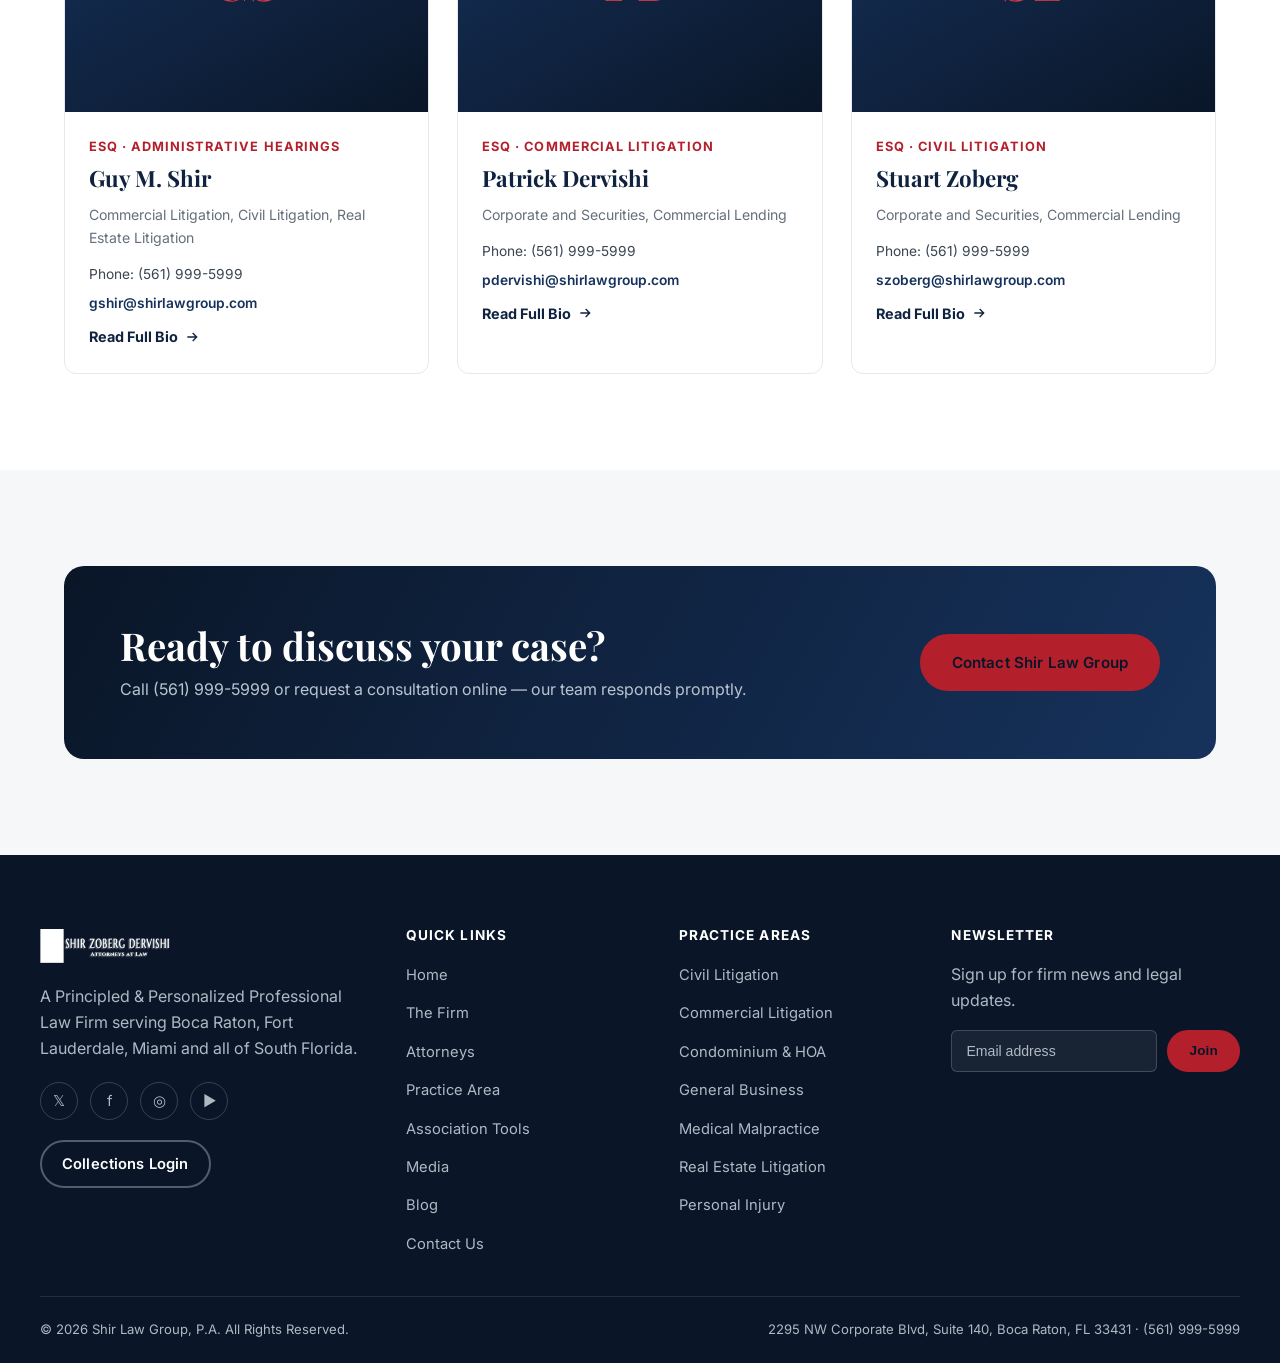
==== commit 47c510c4: "Add Collections Login button to footer across all pages" ====
--- a/index.html
+++ b/index.html
@@ -284,6 +284,7 @@
         <a href="https://www.instagram.com/shirlawgroup" aria-label="Instagram" target="_blank" rel="noopener">◎</a>
         <a href="https://www.youtube.com/channel/UC4AxBB0t0kmj9nC0djLXQow" aria-label="YouTube" target="_blank" rel="noopener">▶</a>
       </div>
+      <a href="#" class="btn btn-outline btn-sm" style="margin-top:20px;color:#fff;border-color:rgba(255,255,255,0.3);">Collections Login</a>
     </div>
     <div class="footer-col">
       <h4>Quick Links</h4>
